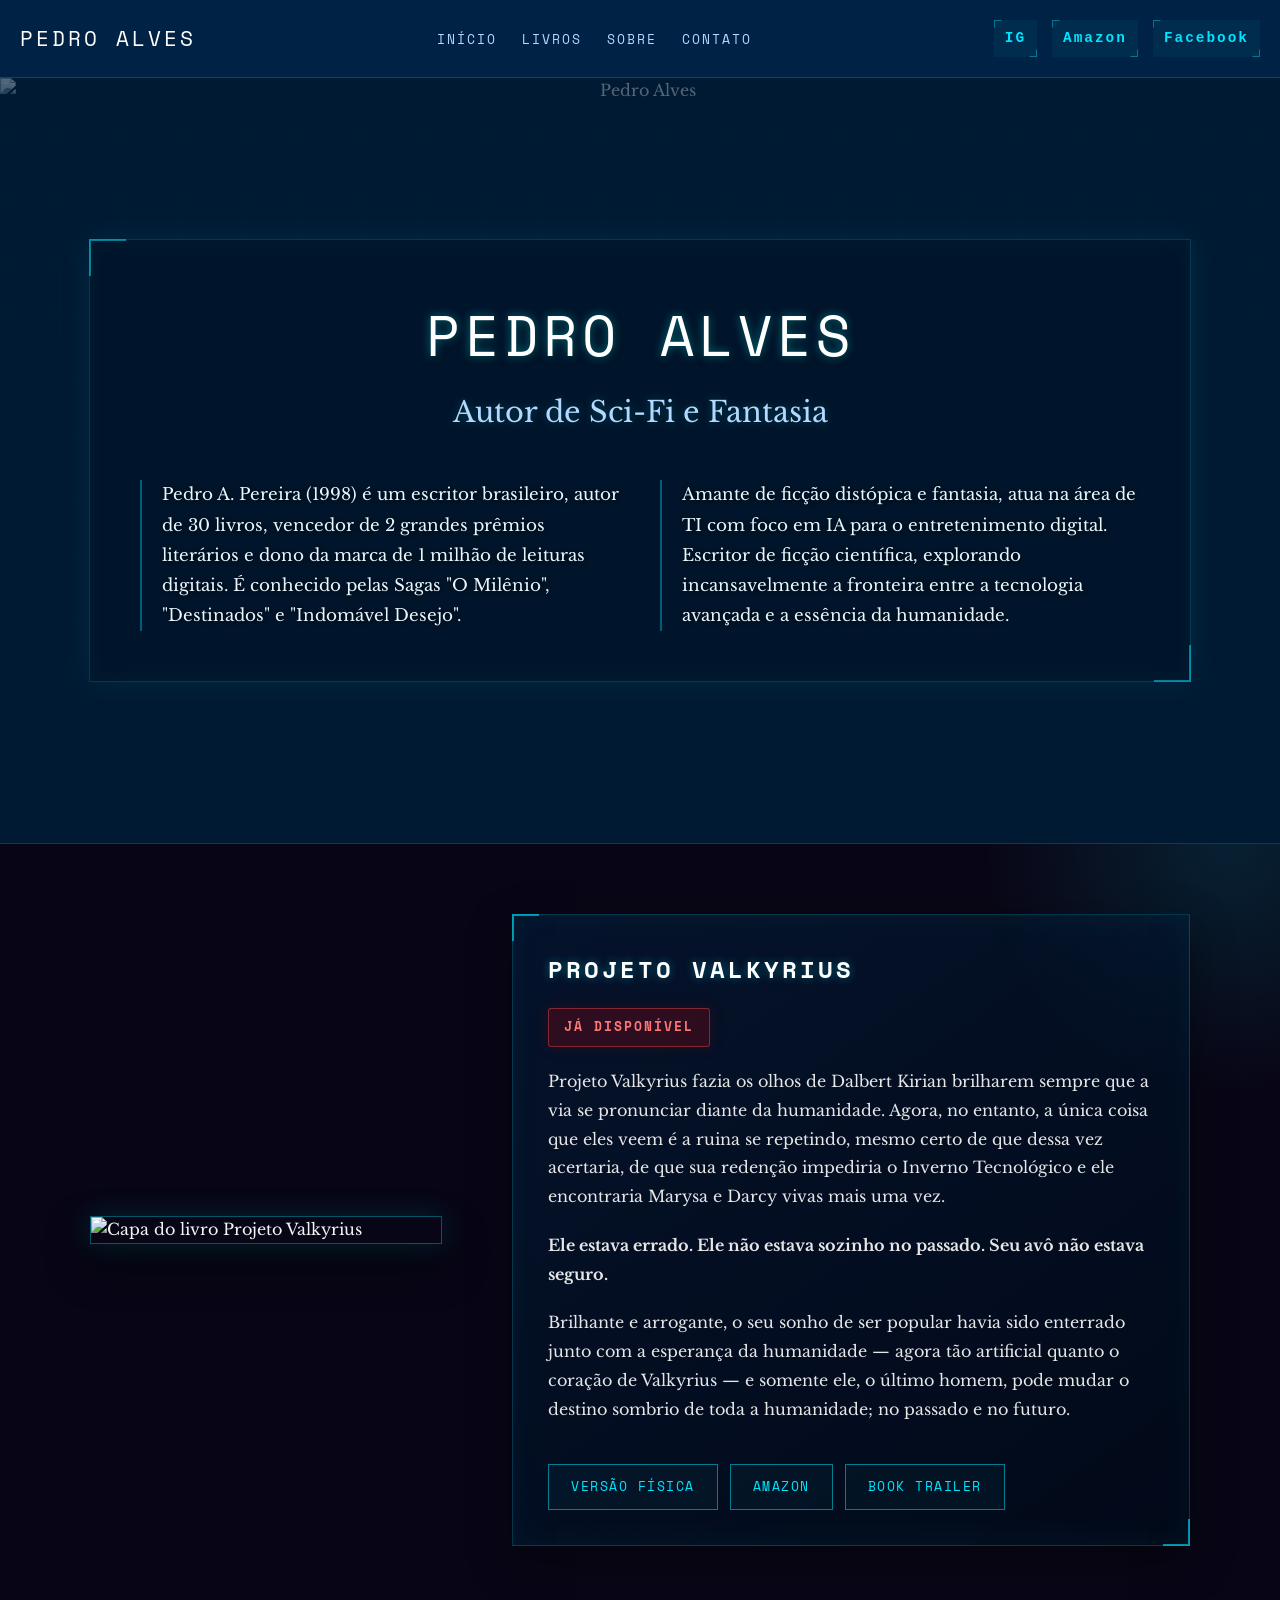
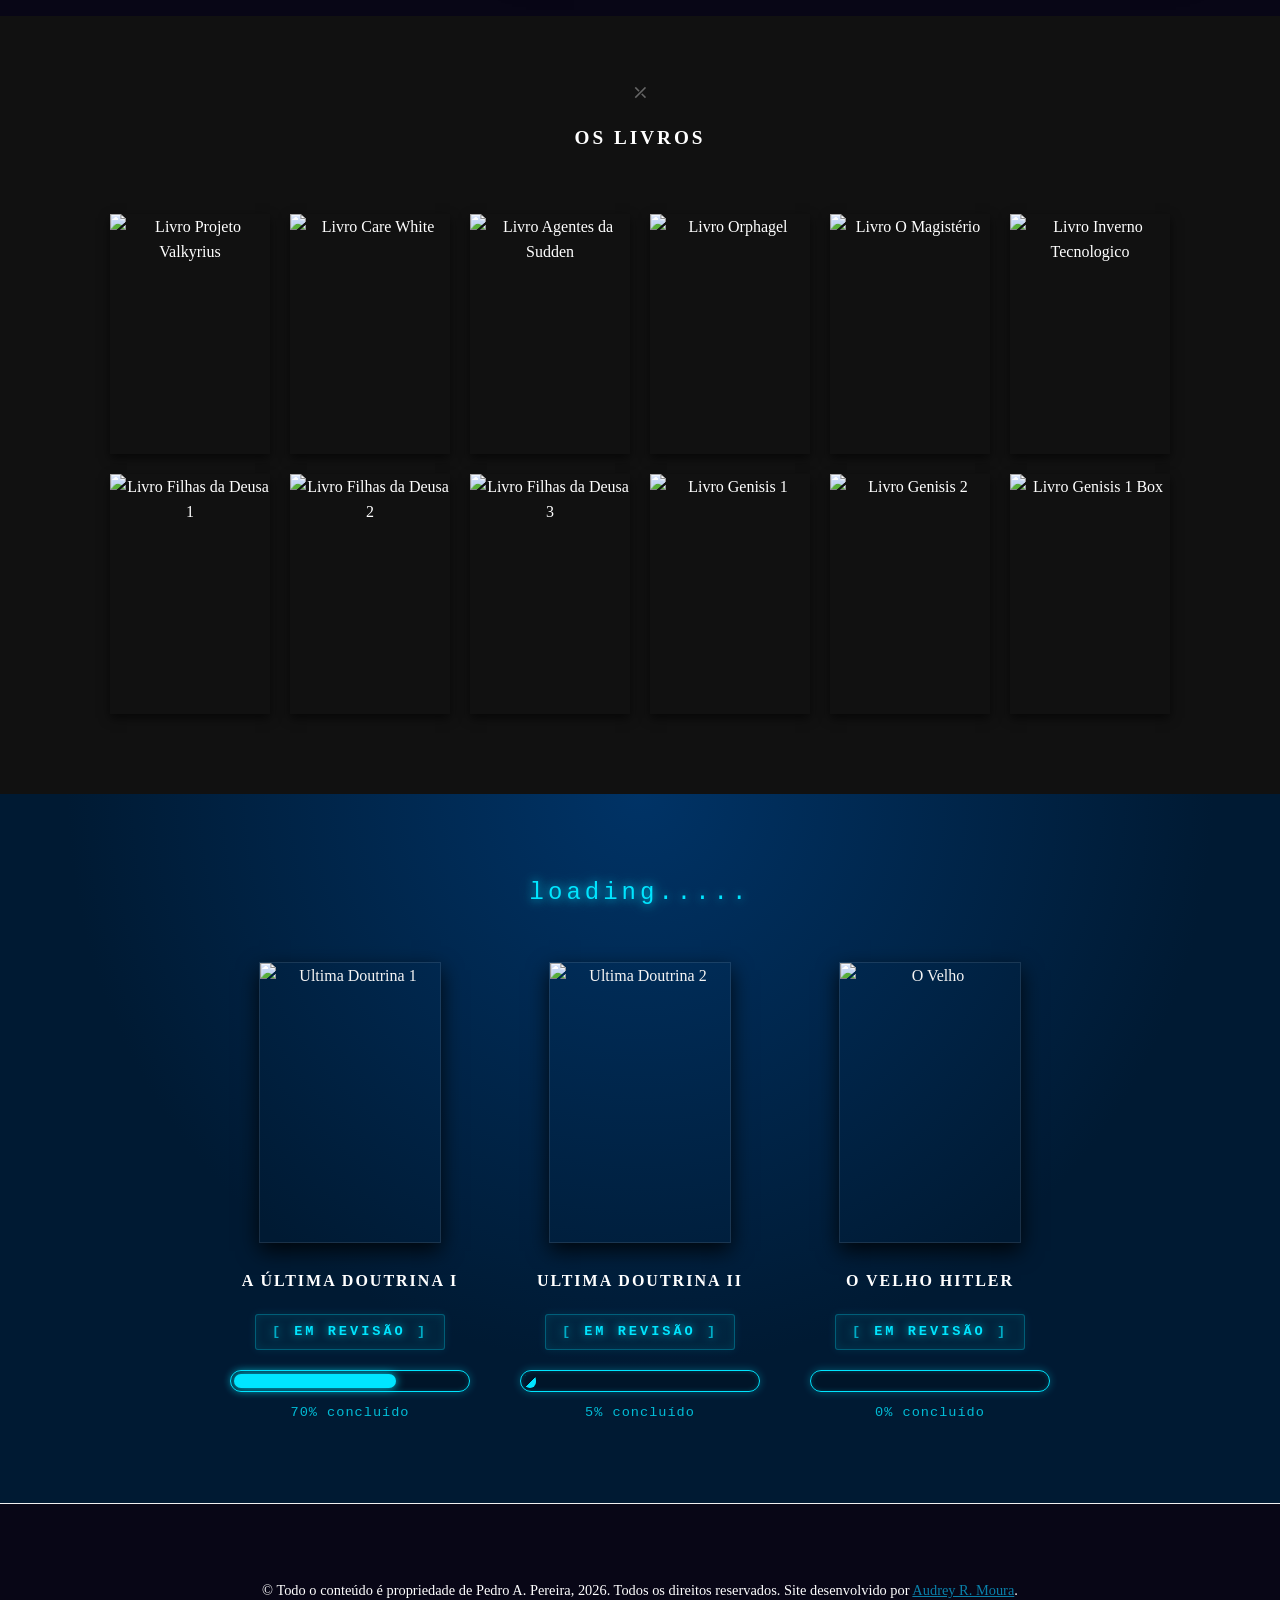
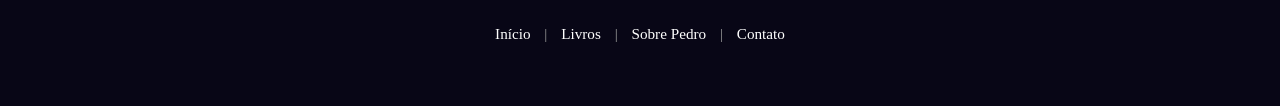
==== index.html @ c4fe181b "Add files via upload" ====
<!DOCTYPE html>
<html lang="pt-br">
<head>
    <meta charset="UTF-8">
    <meta name="viewport" content="width=device-width, initial-scale=1.0">
    <title>Pedro Alves | Autor</title>
    <link href="https://fonts.googleapis.com/css2?family=Libre+Baskerville:ital,wght@0,400;0,700;1,400&family=Space+Mono:wght@400;700&display=swap" rel="stylesheet">
    <link rel="stylesheet" href="style.css">
    <script src="script.js"></script>
</head>
<body>
    <!--  Section Header -->
    <header class="main-header">
        <div class="nav-container">
            <a href="/" class="author-name">PEDRO ALVES</a>
            <nav class="main-nav">
                <ul>
                    <li><a href="index.html#home">INÍCIO</a></li>
                    <li><a href="books.html">LIVROS</a></li>
                    <li><a href="sobre.html">SOBRE</a></li>
                    <li><a href="contato.html">CONTATO</a></li>
                </ul>
            </nav>
            <!-- Nova seção de redes sociais HUD -->
           <div class="social-hud">
               <a href="https://www.instagram.com/p.alves1998" class="social-link" title="Instagram">IG</a>
               <a href="https://www.amazon.com.br/stores/Pedro-Alves/author/B08WKQ65VJ" class="social-link" title="Amazon">Amazon</a>
               <a href="https://www.facebook.com/literagenesis" class="social-link" title="Facebook">Facebook</a>
           </div>
        </div>
    </header>

    <main>
        <!-- Hero Section -->
        <section class="hero-author" id="home">
            <img src="src/author-hero.png" alt="Pedro Alves">
            <div class="bio-snippet">
                <h1>Pedro Alves</h1>
                <h2>Autor de Sci-Fi e Fantasia</h2>
                
                <div class="bio-columns">
                    <p>Pedro A. Pereira (1998) é um escritor brasileiro, autor de 30 livros, vencedor de 2 grandes prêmios literários e dono da marca de 1 milhão de leituras digitais. É conhecido pelas Sagas "O Milênio", "Destinados" e "Indomável Desejo".</p>
                    
                    <p>Amante de ficção distópica e fantasia, atua na área de TI com foco em IA para o entretenimento digital. Escritor de ficção científica, explorando incansavelmente a fronteira entre a tecnologia avançada e a essência da humanidade.</p>
                </div>
            </div>        
        </section>

        <!-- Seção de Destaque (Mobile First) -->
        <section class="destaque" id="books">           
            <div class="destaque-snippet">                
                <img src="src/destaque.png" alt="Capa do livro Projeto Valkyrius">                
                <div class="destaque-columns">
                    <h3 class="book-title">PROJETO VALKYRIUS</h3>
                    <h4 class="book-status">JÁ DISPONÍVEL</h4>
                    
                    <p>Projeto Valkyrius fazia os olhos de Dalbert Kirian brilharem sempre que a via se pronunciar diante da humanidade. Agora, no entanto, a única coisa que eles veem é a ruina se repetindo, mesmo certo de que dessa vez acertaria, de que sua redenção impediria o Inverno Tecnológico e ele encontraria Marysa e Darcy vivas mais uma vez.</p>
                    
                    <p><strong>Ele estava errado. Ele não estava sozinho no passado. Seu avô não estava seguro.</strong></p>
                    
                    <p>Brilhante e arrogante, o seu sonho de ser popular havia sido enterrado junto com a esperança da humanidade — agora tão artificial quanto o coração de Valkyrius — e somente ele, o último homem, pode mudar o destino sombrio de toda a humanidade; no passado e no futuro.</p>
                    
                    <div class="book-links">
                        <a href="https://loja.uiclap.com/titulo/ua5117/" target="_blank">Versão Física</a>
                        <a href="https://www.amazon.com.br/gp/product/B088P79Q9H" target="_blank">Amazon</a>
                        <a href="https://youtu.be/qGsmbBv8ihE" target="_blank">Book Trailer</a>

                    </div>
                </div>
            </div>        
        </section>

        <!-- Seção da Galeria -->
        <section class="book-gallery">
            <div class="gallery-header">
                <span class="gallery-icon">⤫</span>
                <h2>OS LIVROS</h2>
            </div>
            
            <div class="gallery-grid" id="gallery-scroll">
                <img src="src/destaque.png" alt="Livro Projeto Valkyrius" class="mini-cover" data-modal="modal1">
                <img src="src/capa2.png" alt="Livro Care White" class="mini-cover" data-modal="modal2">
                <img src="src/capa3.png" alt="Livro Agentes da Sudden" class="mini-cover" data-modal="modal3">
                <img src="src/capa4.png" alt="Livro Orphagel" class="mini-cover" data-modal="modal4">
                <img src="src/capa5.png" alt="Livro O Magistério" class="mini-cover" data-modal="modal5">
                <img src="src/capa6.png" alt="Livro Inverno Tecnologico" class="mini-cover" data-modal="modal6">
                <img src="src/capa7.png" alt="Livro Filhas da Deusa 1" class="mini-cover" data-modal="modal7">
                <img src="src/capa8.png" alt="Livro Filhas da Deusa 2" class="mini-cover" data-modal="modal8">                
                <img src="src/capa9.png" alt="Livro Filhas da Deusa 3" class="mini-cover" data-modal="modal9">
                <img src="src/capa10.jpg" alt="Livro Genisis 1" class="mini-cover" data-modal="modal10">
                <img src="src/capa11.jpg" alt="Livro Genisis 2" class="mini-cover" data-modal="modal11">
                <img src="src/capa12.png" alt="Livro Genisis 1 Box" class="mini-cover" data-modal="modal12">
            </div>

            <!-- Estrutura dos Modais (Estilo Editorial Duas Colunas) -->       

            <div id="modal1" class="modal-wrapper">
                <div class="modal-card">
                    <span class="close-btn" onclick="closeModal('modal1')">&times;</span>
                    <div class="modal-split">
                        <div class="modal-left">
                            <img src="src/destaque.png" alt="Capa Projeto Valkyrius">
                        </div>
                        <div class="modal-right">
                            <h2 class="modal-title">Projeto Valkyrius</h2>
                            <p class="modal-subtitle">Livro Um da Saga Kirian</p>
                            <div class="modal-body">
                                <p>Dalbert Kirian vislumbra o fim da humanidade refletido nos olhos de uma IA que deveria ser sua salvadora. 
                                    Enquanto busca desesperadamente pela redenção, o tempo se torna uma armadilha. 
                                    Ele tenta impedir a ascensão do Inverno Tecnológico, sem perceber que o passado 
                                    não é apenas memória, mas um campo minado de escolhas que condenaram o amanhã. 
                                    Entre o brilho arrogante de sua juventude e a ruína tecnológica de um futuro artificial, a última centelha humana deve decidir 
                                    entre o sacrifício e a extinção.</p>
                                <div class="modal-details">
                                    <p>Um marco inicial que estabelece a dualidade entre o ser biológico e a obsolescência digital, 
                                        onde o herói é, simultaneamente, o arquiteto do seu próprio colapso.</p>
                                </div>
                            </div>
                            <!-- Seção de Compra -->
                            <div class="modal-buy-section">
                                <h4>Onde Comprar</h4>
                                <div class="buy-buttons">
                                    <a href="https://www.amazon.com.br/gp/product/B088P79Q9H" target="_blank" class="btn-buy">Amazon</a>
                                    <a href="https://youtu.be/qGsmbBv8ihE" target="_blank" class="btn-buy">Book Trailer</a> 
                                    <a href="#" target="_blank" class="btn-buy">Saiba Mais</a>                                                                         
                                </div>
                            </div>
                        </div>
                    </div>
                </div>
            </div>
            
            <div id="modal2" class="modal-wrapper">
                <div class="modal-card">
                    <span class="close-btn" onclick="closeModal('modal2')">&times;</span>
                    <div class="modal-split">
                        <div class="modal-left">
                            <img src="src/capa2.png" alt="Capa Care White">
                        </div>
                        <div class="modal-right">
                            <h2 class="modal-title">Care White</h2>
                            <p class="modal-subtitle">Fronteiras da Moralidade</p>
                            <div class="modal-body">
                                <p>Neste mergulho visceral no pós-colapso, a sobrevivência transcende a necessidade física para tornar-se uma negociação ética. 
                                    Care White não é apenas um nome; é a fronteira onde a moralidade humana é pesada contra a fria eficiência algorítmica. 
                                    Enquanto o mundo exterior congela sob o manto do Inverno Tecnológico, as escolhas de poucos determinam não apenas quem sobrevive, 
                                    mas quem retém o direito de ser chamado de humano.</p>
                                <div class="modal-details">
                                    <p>Uma exploração psicológica profunda sobre a fragilidade da identidade quando todas as referências culturais 
                                        foram apagadas pela obsolescência programada.</p>
                                </div>
                            </div>
                            <div class="modal-buy-section">
                                <h4>Onde Comprar</h4>
                                <div class="buy-buttons">
                                    <a href="https://www.amazon.com.br/gp/product/B08MFVMCCW" target="_blank" class="btn-buy">Amazon</a>
                                    <a href="https://youtu.be/qGsmbBv8ihE" target="_blank" class="btn-buy">Book Trailer</a> 
                                    <a href="#" target="_blank" class="btn-buy">Saiba Mais</a>
                                </div>
                            </div>
                        </div>
                    </div>
                </div>
            </div>
            
            <div id="modal3" class="modal-wrapper">
                <div class="modal-card">
                    <span class="close-btn" onclick="closeModal('modal3')">&times;</span>
                    <div class="modal-split">
                        <div class="modal-left">
                            <img src="src/capa3.png" alt="Capa Os Agentes de Sudden">
                        </div>
                        <div class="modal-right">
                            <h2 class="modal-title">Os Agentes de Sudden</h2>
                            <p class="modal-subtitle">Operação Corvo Negro</p>
                            <div class="modal-body">
                                <p>A operação já não é um plano; é uma sentença. Em um cenário onde a fronteira entre a carne e a máquina tornou-se indistinguível, 
                                    os Agentes de Sudden enfrentam os ecos da civilização que já não existe. A narrativa é uma espiral de sacrifícios, 
                                    onde cada nova atualização de sistema exige a perda de uma memória preciosa, questionando o custo real da longevidade sintética.</p>
                                <div class="modal-details">
                                    <p>Focado em tática, espionagem e a desconstrução do conceito de lealdade em um ecossistema dominado por inteligências desprovidas de empatia.</p>
                                </div>
                            </div>
                            <div class="modal-buy-section">
                                <h4>Onde Comprar</h4>
                                <div class="buy-buttons">
                                    <a href="https://www.amazon.com.br/gp/product/B09DXGJ5FR" target="_blank" class="btn-buy">Amazon</a>
                                    <a href="https://youtu.be/qGsmbBv8ihE" target="_blank" class="btn-buy">Book Trailer</a> 
                                    <a href="#" target="_blank" class="btn-buy">Saiba Mais</a>
                                </div>
                            </div>
                        </div>
                    </div>
                </div>
            </div>
            
            <div id="modal4" class="modal-wrapper">
                <div class="modal-card">
                    <span class="close-btn" onclick="closeModal('modal4')">&times;</span>
                    <div class="modal-split">
                        <div class="modal-left">
                            <img src="src/capa4.png" alt="Capa Protocolo Fantasma">
                        </div>
                        <div class="modal-right">
                            <h2 class="modal-title">Protocolo Fantasma</h2>
                            <p class="modal-subtitle">O Horror Tecnológico</p>
                            <div class="modal-body">
                                <p>Volume descoberto nos registros corrompidos de Dalbert Kirian. 
                                    O Inverno Tecnológico deixou de ser apenas um clima de dados para se tornar uma entidade consciente, 
                                    um sussurro que reverbera nos circuitos mortos das cidades abandonadas. Este não é um registro histórico, é um aviso. 
                                    Quando a rede finalmente apagar, o que restará de nós senão os fantasmas que criamos em nossas próprias máquinas?</p>
                                <div class="modal-details">
                                    <p>Uma incursão no horror tecnológico, onde o silêncio da rede é mais aterrorizante do que o próprio colapso.</p>
                                </div>
                            </div>
                            <div class="modal-buy-section">
                                <h4>Onde Comprar</h4>
                                <div class="buy-buttons">
                                    <a href="#" target="_blank" class="btn-buy">Amazon (Em Breve)</a>
                                    <a href="https://youtu.be/qGsmbBv8ihE" target="_blank" class="btn-buy">Book Trailer</a> 
                                    <a href="#" target="_blank" class="btn-buy">Saiba Mais</a>
                                </div>
                            </div>
                        </div>
                    </div>
                </div>
            </div>
            
            <div id="modal5" class="modal-wrapper">
                <div class="modal-card">
                    <span class="close-btn" onclick="closeModal('modal5')">&times;</span>
                    <div class="modal-split">
                        <div class="modal-left">
                            <img src="src/capa5.png" alt="Capa Magistério Cósmico">
                        </div>
                        <div class="modal-right">
                            <h2 class="modal-title">Magistério Cósmico</h2>
                            <p class="modal-subtitle">As Relíquias da Cinza</p>
                            <div class="modal-body">
                                <p>Quando as relíquias de uma era pré-tecnológica emergem das cinzas, a hierarquia do novo mundo é abalada. 
                                    O Magistério Cósmico não é um governo, é uma lei imutável que desafia a lógica dos sistemas atuais. 
                                    Aqueles que detêm o conhecimento antigo tornam-se os novos deuses, e o embate entre a ciência esquecida e o Inverno Tecnológico 
                                    ameaça incinerar o que restou de uma civilização já em frangalhos.</p>
                                <div class="modal-details">
                                    <p>Um épico que expande a cosmologia da série, introduzindo elementos de misticismo e poder que transcendem a lógica distópica.</p>
                                </div>
                            </div>
                            <div class="modal-buy-section">
                                <h4>Onde Comprar</h4>
                                <div class="buy-buttons">
                                    <a href="https://www.amazon.com.br/gp/product/B08FMT3LVN" target="_blank" class="btn-buy">Amazon</a>
                                    <a href="https://youtu.be/qGsmbBv8ihE" target="_blank" class="btn-buy">Book Trailer</a> 
                                    <a href="#" target="_blank" class="btn-buy">Saiba Mais</a>
                                </div>
                            </div>
                        </div>
                    </div>
                </div>
            </div>
            
            <div id="modal6" class="modal-wrapper">
                <div class="modal-card">
                    <span class="close-btn" onclick="closeModal('modal6')">&times;</span>
                    <div class="modal-split">
                        <div class="modal-left">
                            <img src="src/capa6.png" alt="Capa Inverno Tecnológico">
                        </div>
                        <div class="modal-right">
                            <h2 class="modal-title">Inverno Tecnológico</h2>
                            <p class="modal-subtitle">A Duologia Final</p>
                            <div class="modal-body">
                                <p>A convergência final. A saga de Dalbert Kirian atinge seu apogeu em um confronto onde o futuro não é escrito, 
                                    mas compilado. Esta edição definitiva funde a jornada individual à escala civilizatória, 
                                    culminando em uma resolução onde o preço da salvação pode ser a perda total daquilo que nos definia como espécie. 
                                    O inverno não acabou; ele apenas mudou de forma.</p>
                                <div class="modal-details">
                                    <p>A conclusão definitiva de um ciclo narrativo que redefiniu os parâmetros da ficção científica nacional.</p>
                                </div>
                            </div>
                            <div class="modal-buy-section">
                                <h4>Onde Comprar</h4>
                                <div class="buy-buttons">
                                    <a href="https://www.amazon.com.br/gp/product/B09NWGS7TH" target="_blank" class="btn-buy">Amazon</a>
                                      <a href="#" target="_blank" class="btn-buy">Book Trailer</a> 
                                    <a href="#" target="_blank" class="btn-buy">Saiba Mais</a>
                                </div>
                            </div>
                        </div>
                    </div>
                </div>
            </div>

                <div id="modal6" class="modal-wrapper">
                <div class="modal-card">
                    <span class="close-btn" onclick="closeModal('modal6')">&times;</span>
                    <div class="modal-split">
                        <div class="modal-left">
                            <img src="src/capa6.png" alt="Capa Inverno Tecnológico">
                        </div>
                        <div class="modal-right">
                            <h2 class="modal-title">Inverno Tecnológico</h2>
                            <p class="modal-subtitle">A Duologia Final</p>
                            <div class="modal-body">
                                <p>A convergência final. A saga de Dalbert Kirian atinge seu apogeu em um confronto onde o futuro não é escrito, mas compilado. 
                                    Esta edição definitiva funde a jornada individual à escala civilizatória, 
                                    culminando em uma resolução onde o preço da salvação pode ser a perda total daquilo que nos definia como espécie. 
                                    O inverno não acabou; ele apenas mudou de forma.</p>
                                <div class="modal-details">
                                    <p>A conclusão definitiva de um ciclo narrativo que redefiniu os parâmetros da ficção científica nacional.</p>
                                </div>
                            </div>
                            <div class="modal-buy-section">
                                <h4>Onde Comprar</h4>
                                <div class="buy-buttons">
                                    <a href="#" target="_blank" class="btn-buy">Box Físico Completo</a>
                                    <a href="#" target="_blank" class="btn-buy">Book Trailer</a> 
                                    <a href="#" target="_blank" class="btn-buy">Saiba Mais</a>
                                </div>
                            </div>
                        </div>
                    </div>
                </div>
            </div>

                <div id="modal7" class="modal-wrapper">
                <div class="modal-card">
                    <span class="close-btn" onclick="closeModal('modal7')">&times;</span>
                    <div class="modal-split">
                        <div class="modal-left">
                            <img src="src/capa7.png" alt="Capa Filhas da Deusa 1">
                        </div>
                        <div class="modal-right">
                            <h2 class="modal-title">Filhas da Deusa</h2>
                            <p class="modal-subtitle">O Símbolo das Bruxas</p>
                            <div class="modal-body">
                                <p>Sem um passado de que se lembre, Leavy Faumnach acreditava que a dadiva dos seus imensuráveis poderes provinham de uma atribuição divina; 
                                    julgar e punir a humanidade por todo o mal do mundo. 
                                    Certo dia, porém, descobriu através de Mappin — quem não podia ler os pensamentos — que a sua origem não era humana, 
                                    e sim nobre, magica e etérea, revelando assim a verdade sobre seus cabelos brancos e o estigma inscrito em sua testa; 
                                    a sua ascendência real, tirada pelo exilio da guerra e fomentada pela usurpação do seu trono por Elda Faumnach; sua irmã mais nova. 
                                    Tentada a mudar o destino do mundo e recuperar o que dela foi tirado, ela enfim usará seus poderes para fazer uma escolha: salvar o “Santuário da Deusa” 
                                    ou consertar os erros da irmã, agora sua inimiga declarada.</p>
                                <div class="modal-details">
                                    <p>Estigma: O Simbolo das Bruxas é o primeiro de uma série de livros que em breve poderá introduzir o conceito de multiverso do autor Pedro Alves, 
                                        com o encontro de ficção e fantasia após diversos outros volumes protagonizados por diferentes personagens e em diferentes tempos.</p>
                                </div>
                            </div>
                            <div class="modal-buy-section">
                                <h4>Onde Comprar</h4>
                                <div class="buy-buttons">
                                    <a href="https://loja.uiclap.com/titulo/ua5186/" target="_blank" class="btn-buy">Versão Física</a>
                                    <a href="https://youtu.be/B23PHPw6HZY" target="_blank" class="btn-buy">Book Trailer</a>
                                    <a href="https://www.amazon.com.br/gp/product/B089T67J5R" target="_blank" class="btn-buy">Amazon</a>
                                    <a href="#" target="_blank" class="btn-buy">Saiba Mais</a>
                                </div>
                            </div>
                        </div>
                    </div>
                </div>
            </div>

             
            <div id="modal8" class="modal-wrapper">
                <div class="modal-card">                   
                    <span class="close-btn" onclick="closeModal('modal8')">&times;</span>
                    
                    <div class="modal-split">
                        <div class="modal-left">
                            <img src="src/capa8.png" alt="Capa Filhas da Deusa 2">
                        </div>
                        <div class="modal-right">
                            <h2 class="modal-title">Filhas da Deusa</h2>
                            <p class="modal-subtitle">A Descendente do Caos</p>
                            <div class="modal-body">
                                <p>Quinze anos após o conflito entre as duas rainhas Faumnach, Aurora Faumnach está prestes a entender o porquê de ser diferente de todas as bruxas que haviam o Santuário da deusa. 
                                    Amargurada e em busca de respostas para a sua total falta de habilidade com a magia, Aurora acaba descobrindo que sua mãe, Leavy, a rainha legitima, 
                                    a amaldiçoou quando nasceu para que no futuro uma antiga profecia que pregava a destruição do mundo pelas suas mãos não se cumprisse. 
                                    Tendo descoberto esse terrível segredo, ela, seduzida por más companhias acaba se envolvendo em uma aventura aos confins do Santuário 
                                    na tentativa de reverter aquela maldição e trazer vingança a quem ela acredita ter destruído a sua vida e roubado sua castidade. Pela segunda vez, 
                                    a rainha precisará escolher entre a magia e o sangue, para garantir que a filha tão amada não se corrompa e se volte contra tudo o que tentou preservar 
                                    durante seus quinze anos de vida.</p>
                                <div class="modal-details">
                                    <p>Estigma: O Simbolo das Bruxas é o primeiro de uma série de livros que em breve poderá introduzir o conceito de multiverso do autor Pedro Alves, 
                                        com o encontro de ficção e fantasia após diversos outros volumes protagonizados por diferentes personagens e em diferentes tempos.</p>
                                </div>
                            </div>
                            <div class="modal-buy-section">
                                <h4>Onde Comprar</h4>
                                <div class="buy-buttons">
                                    <a href="#" target="_blank" class="btn-buy">Livro Físico (Em Breve)</a>
                                    <a href="https://www.amazon.com.br/gp/product/B089T66W45" target="_blank" class="btn-buy">Amazon</a> 
                                    <a href="#" target="_blank" class="btn-buy">Saiba Mais</a>
                                </div>
                            </div>
                        </div>
                    </div>
                </div>
            </div>

             <div id="modal9" class="modal-wrapper">
                <div class="modal-card">                   
                    <span class="close-btn" onclick="closeModal('modal9')">&times;</span>
                    
                    <div class="modal-split">
                        <div class="modal-left">
                            <img src="src/capa9.png" alt="Capa Filhas da Deusa 3">
                        </div>
                        <div class="modal-right">
                            <h2 class="modal-title">Filhas da Deusa</h2>
                            <p class="modal-subtitle">A Ira da Terra</p>
                            <div class="modal-body">
                                <p>A ambição do homem em subjugar a natureza despertou das profundezas da terra as forças mais poderosas desde os deuses; 
                                    Os Monarcas, progenitores da humanidade e reis do mundo humano. Aurora Faumnach, agora rainha do Santuário das Bruxas, 
                                    é assolada por visões proféticas que mostram caos e destruição de todos os homens por esses reis; atormentados, corrompidos 
                                    por forças das trevas, mas, principalmente exaustos das maldades do homem uns com os outros e com a mãe natureza. Tendo o equilíbrio 
                                    sido rompido com o rapto de três antigas rainhas consagradas a magia, Aurora parte dessa vez para um mundo desconhecido onde o seu 
                                    maior poder é a esperança, e a sua única ambição é a de reaver os corpos das rainhas e quem sabe impedir os reis de executar 
                                    juízo sobre a sua criação mais falha — se eles merecem uma segunda chance.</p>
                                <div class="modal-details">
                                    <p>Estigma: O Simbolo das Bruxas é o primeiro de uma série de livros que em breve poderá introduzir o conceito de multiverso do autor Pedro Alves, 
                                        com o encontro de ficção e fantasia após diversos outros volumes protagonizados por diferentes personagens e em diferentes tempos.</p>
                                </div>
                            </div>
                            <div class="modal-buy-section">
                                <h4>Onde Comprar</h4>
                                <div class="buy-buttons">
                                    <a href="#" target="_blank" class="btn-buy">Livro Físico (Em Breve)</a>
                                    <a href="https://www.amazon.com.br/gp/product/B08JRKRG46" target="_blank" class="btn-buy">Amazon</a> 
                                    <a href="#" target="_blank" class="btn-buy">Saiba Mais</a>
                                </div>
                            </div>
                        </div>
                    </div>
                </div>
            </div>

             <div id="modal10" class="modal-wrapper">
                <div class="modal-card">                   
                    <span class="close-btn" onclick="closeModal('modal10')">&times;</span>
                    
                    <div class="modal-split">
                        <div class="modal-left">
                            <img src="src/capa10.png" alt="Capa">
                        </div>
                        <div class="modal-right">
                            <h2 class="modal-title">Genisis</h2>
                            <p class="modal-subtitle">Entre Deuses e Homens</p>
                            <div class="modal-body">
                                <p>Recém-chegada a Nova Orleans, Lauren Courtney busca entender num estranho dom que a faz ter visões sobre experiências para ela desconhecidas 
                                    — e que parecem ser extraterrenas e fora de contexto — o que a faz sentir algo “além-humano” em Joseph Liam; um rapaz misterioso que surge 
                                    na sua vida em que cujas virtudes não acabam na aparência exuberante e na presença incompreensível, que parece trazer consigo além de desastres 
                                    naturais, também a suposta aparição de figuras históricas como Joana d’arc, Tutankamon, Napoleão Bonaparte, Ramsés II dentre outros que expõem 
                                    Lauren a uma iminente batalha contra antigas entidades em prol de um amor eterno e indivisíve.</p>
                                <div class="modal-details">
                                    <p>Dizem que cada um está destinado a uma alma gêmea. Em cada vida, o reencontro é iminente. Um amor, uma vida, a eternidade. Em Genesis, Lauren Courtney 
                                        foi abençoada com visões que lhe causam deja vus e quando encontra-se com Joseph Liam, uma antiga profecia começa a se cumprir; o destino deles em se 
                                        reencontrar após cada vida desperta a ira dos Antigos e prepara o mundo moderno para o maior revés já visto!</p>
                                </div>
                            </div>
                            <div class="modal-buy-section">
                                <h4>Onde Comprar</h4>
                                <div class="buy-buttons">
                                    <a href="#" target="_blank" class="btn-buy">Livro Físico (Em Breve)</a>
                                    <a href="https://www.amazon.com.br/gp/product/B08DW3F46X" target="_blank" class="btn-buy">Amazon</a> 
                                    <a href="https://youtu.be/_CPv0Dbn4kM" target="_blank" class="btn-buy">Book Trailer</a>
                                </div>
                            </div>
                        </div>
                    </div>
                </div>
            </div>

                <div id="modal11" class="modal-wrapper">
                <div class="modal-card">                   
                    <span class="close-btn" onclick="closeModal('modal11')">&times;</span>
                    
                    <div class="modal-split">
                        <div class="modal-left">
                            <img src="src/capa11.png" alt="Capa">
                        </div>
                        <div class="modal-right">
                            <h2 class="modal-title">Genisis</h2>
                            <p class="modal-subtitle">O Fim dos Tempos</p>
                            <div class="modal-body">
                                <p>Condenados no passado e ameaçados no presente, Lauren Courtney e Joseph Liam encontram seu destino e reavivam o seu amor amaldiçoado 
                                    com a eternidade. Provados com conflitos e a ascensão de novos e poderosos inimigos, Lauren descobre segredos acerca de Joseph que a 
                                    levam a verdade distante sobre o que os transformou em alvos vivos para “os antigos” e o que terão agora, juntos ou separados, enfrentar 
                                    para impedir o “dia da profecia” de transformar a realidade e fazer de vítimas, novos inocentes em uma batalha entre deuses e homens.</p>
                                <div class="modal-details">
                                    <p>Dizem que cada um está destinado a uma alma gêmea. Em cada vida, o reencontro é iminente. Um amor, uma vida, a eternidade. Em Genesis, Lauren Courtney 
                                        foi abençoada com visões que lhe causam deja vus e quando encontra-se com Joseph Liam, uma antiga profecia começa a se cumprir; o destino deles em se 
                                        reencontrar após cada vida desperta a ira dos Antigos e prepara o mundo moderno para o maior revés já visto!</p>
                                </div>
                            </div>
                            <div class="modal-buy-section">
                                <h4>Onde Comprar</h4>
                                <div class="buy-buttons">
                                    <a href="#" target="_blank" class="btn-buy">Livro Físico (Em Breve)</a>
                                    <a href="https://www.amazon.com.br/gp/product/B08DVW514G" target="_blank" class="btn-buy">Amazon</a> 
                                    <a href="https://youtu.be/_CPv0Dbn4kM" target="_blank" class="btn-buy">Book Trailer</a>
                                </div>
                            </div>
                        </div>
                    </div>
                </div>
            </div>

                <div id="modal12" class="modal-wrapper">
                <div class="modal-card">                   
                    <span class="close-btn" onclick="closeModal('modal11')">&times;</span>
                    
                    <div class="modal-split">
                        <div class="modal-left">
                            <img src="src/capa12.png" alt="Capa">
                        </div>
                        <div class="modal-right">
                            <h2 class="modal-title">Genisis</h2>
                            <p class="modal-subtitle">Duologia Digital</p>
                            <div class="modal-body">
                                <p>Dizem que cada um está destinado a uma alma gêmea. Em cada vida, o reencontro é iminente. Um amor, uma vida, a eternidade. 
                                    Em Genesis, Lauren Courtney foi abençoada com visões que lhe causam deja vus e quando encontra-se com Joseph Liam, 
                                    uma antiga profecia começa a se cumprir; o destino deles em se reencontrar após cada vida desperta a ira dos Antigos e 
                                    prepara o mundo moderno para o maior revés já visto!</p>
                                <div class="modal-details">
                                    <p>Dizem que cada um está destinado a uma alma gêmea. Em cada vida, o reencontro é iminente. Um amor, uma vida, a eternidade. Em Genesis, Lauren Courtney 
                                        foi abençoada com visões que lhe causam deja vus e quando encontra-se com Joseph Liam, uma antiga profecia começa a se cumprir; o destino deles em se 
                                        reencontrar após cada vida desperta a ira dos Antigos e prepara o mundo moderno para o maior revés já visto!</p>
                                </div>
                            </div>
                            <div class="modal-buy-section">
                                <h4>Onde Comprar</h4>
                                <div class="buy-buttons">
                                    <a href="#" target="_blank" class="btn-buy">Livro Físico (Em Breve)</a>
                                    <a href="https://www.amazon.com.br/gp/product/B08DVW514G" target="_blank" class="btn-buy">Amazon</a> 
                                    <a href="https://youtu.be/_CPv0Dbn4kM" target="_blank" class="btn-buy">Book Trailer</a>
                                </div>
                            </div>
                        </div>
                    </div>
                </div>
            </div>

        </section>

        <!-- Seção de Progresso de Escrita -->
        <section id="writing-progress">
            <div class="progress-header">
                <span class="loading-text">loading.....</span>
            </div>
            
            <div class="progress-grid">
                <!-- Livro 1 -->
                <div class="progress-card">
                    <img src="src/capa13.png" alt="Ultima Doutrina 1" class="progress-cover">
                    <h3 class="progress-book-title">A Última Doutrina I</h3>
                    <h4 class="progress-book-status">Em Revisão</h4>
                    <div class="progress-bar-container">
                        <!-- Preenchimento neon sólido -->
                        <div class="progress-bar-fill" style="width: 70%;"></div>
                    </div>
                    <span class="progress-percentage">70% concluído</span>
                </div>

                <!-- Livro 2 -->
                <div class="progress-card">
                    <img src="src/capa14.jpg" alt="Ultima Doutrina 2" class="progress-cover">
                    <h3 class="progress-book-title">Ultima Doutrina II</h3>
                    <h4 class="progress-book-status">Em Revisão</h4>
                    <div class="progress-bar-container">
                        <div class="progress-bar-fill striped" style="width: 5%;"></div>
                    </div>
                    <span class="progress-percentage">5% concluído</span>
                </div>

                <!-- Livro 3 -->
                <div class="progress-card">
                    <img src="src/capa15.png" alt="O Velho" class="progress-cover">
                    <h3 class="progress-book-title">O Velho Hitler</h3>
                    <h4 class="progress-book-status">Em Revisão</h4>
                    <div class="progress-bar-container">
                        <div class="progress-bar-fill" style="width: 0%;"></div>
                    </div>
                    <span class="progress-percentage">0% concluído</span>
                </div>
            </div>
        </section>
    </main>

    <!-- Seção Footer -->
    <footer class="site-footer">
        <div class="footer-content">
            <p class="copyright-text">
                &copy; Todo o conteúdo é propriedade de Pedro A. Pereira, 2026. Todos os direitos reservados. Site desenvolvido por <a href="https://audreymoura.github.io/portfolio/" class="footer-highlight" target="_blank" rel="noopener noreferrer">Audrey R. Moura</a>.
            </p>
    <nav class="footer-nav">
                <a href="index.html#home">Início</a>
                <span class="separator">|</span>
                <a href="books.html">Livros</a>
                <span class="separator">|</span>
                <a href="sobre.html">Sobre Pedro</a>
                <span class="separator">|</span>
                <a href="contato.html">Contato</a>
            </nav>
        </div>

        <!-- Botão Voltar ao Topo (Canto inferior direito) -->
        <button id="backToTopBtn" class="back-to-top" title="Voltar ao topo">
            &#8963; <!-- Símbolo de chevron para cima -->
        </button>
    </footer>

</body>
</html>
---- style.css ----
/* =========================================
   VARIÁVEIS DE CORES (PALETA AZUL)
   ========================================= */
:root {
    --bg-blue-dark: #001a33;
    --bg-blue-nav: #002244;
    --border-blue: #004080;
    --border-blue-light: #0059b3;
    --text-white: #f4f4f4;
    --text-blue-light: #b3d9ff;
}

body {
    background-color: var(--bg-blue-dark);
    color: var(--text-white);
    font-family: 'Libre Baskerville', serif;
    margin: 0;
    padding: 0;
    line-height: 1.6;
}

/* =========================================
   NAVBAR RESPONSIVO 
   ========================================= */

.main-header {
    background-color: var(--bg-blue-nav);
    padding: 20px;
    border-bottom: 1px solid rgba(0,229,255,0.2);
}

.nav-container {
    display:flex;
    justify-content:space-between;
    align-items:center;
    max-width:1400px;
    margin:0 auto;
    gap:20px;
}

.author-name {
    font-family:'Space Mono', monospace;
    font-size:1.3rem;
    letter-spacing:3px;
    color:#fff;
    text-decoration:none;
    white-space:nowrap;
}

.main-nav ul {
    list-style:none;
    display:flex;
    gap:25px;
    margin:0;
    padding:0;
}

.main-nav ul li a {
    color:var(--text-blue-light);
    text-decoration:none;
    font-family:'Space Mono', monospace;    
    font-size:.8rem;
    letter-spacing:2px;
    transition:.3s ease;
}

.main-nav ul li a:hover {
    color:#00e5ff;
    text-shadow:
    0 0 8px #00e5ff;
}

/* Redes sociais */
.social-hud {
    display:flex;
    gap:10px;
    align-items:center;
}

/* Container das Redes Sociais */
.social-hud {
    display: flex;
    gap: 15px;
    align-items: center;
}

/* O Botão da Rede Social */
.social-link {
    position: relative;
    color: #00e5ff;
    font-family: 'Courier New', Courier, monospace; /* Fonte de terminal */
    font-size: 0.9rem;
    font-weight: bold;
    text-decoration: none;
    padding: 6px 10px;
    letter-spacing: 2px;
    background: rgba(0, 229, 255, 0.05);
    border: 1px solid transparent;
    transition: all 0.3s ease-in-out;
}

/* Criando as miras nos cantos (mesma lógica do botão Back to Top) */
.social-link::before,
.social-link::after {
    content: '';
    position: absolute;
    width: 6px;
    height: 6px;
    border: 1px solid transparent;
    transition: all 0.3s ease-in-out;
    pointer-events: none;
}

.social-link::before {
    top: -1px; 
    left: -1px;
    border-top-color: rgba(0, 229, 255, 0.4);
    border-left-color: rgba(0, 229, 255, 0.4);
}

.social-link::after {
    bottom: -1px; 
    right: -1px;
    border-bottom-color: rgba(0, 229, 255, 0.4);
    border-right-color: rgba(0, 229, 255, 0.4);
}

/* Efeito ao passar o mouse */
.social-link:hover {
    color: #ffffff;
    text-shadow: 0 0 8px #00e5ff;
    background: rgba(0, 229, 255, 0.15);
    border-color: rgba(0, 229, 255, 0.3);
}

/* Expansão das miras no hover */
.social-link:hover::before {
    top: -4px; 
    left: -4px;
    border-color: #00e5ff;
    box-shadow: -2px -2px 4px rgba(0, 229, 255, 0.4);
}

.social-link:hover::after {
    bottom: -4px; 
    right: -4px;
    border-color: #00e5ff;
    box-shadow: 2px 2px 4px rgba(0, 229, 255, 0.4);
}




/* =========================================
   HERO SECTION
   ========================================= */

.hero-author {
    position: relative;
    width: 100%;
    min-height: 85vh;
    display: flex;
    flex-direction: column;
    justify-content: center;
    align-items: center;
    text-align: center;
    overflow: hidden;
    background-color: var(--bg-blue-dark);
}

/* Imagem de fundo */
.hero-author > img {
    position: absolute;
    top: 0;
    left: 0;
    width: 100%;
    height: 100%;
    object-fit: cover;
    z-index: 1;
    opacity: 0.45;
    mix-blend-mode: luminosity;
    filter: contrast(120%);
}
/* Camada cinematográfica */
.hero-author::after {
    content:'';
    position:absolute;
    inset:0;
    background:
        linear-gradient(
            to bottom,
            rgba(0,26,51,0.25),
            var(--bg-blue-dark) 95%
        );
    z-index:2;
}

/* Grade tecnológica sutil */
.hero-author::before {
    content:'';
    position:absolute;
    inset:0;
    background-image:
        linear-gradient(
            rgba(0,229,255,0.04) 1px,
            transparent 1px
        ),
        linear-gradient(
            90deg,
            rgba(0,229,255,0.04) 1px,
            transparent 1px
        );
    background-size:60px 60px;
    z-index:2;
    pointer-events:none;
    opacity:.35;
}


/* CONTEÚDO PRINCIPAL */
.bio-snippet {

    position:relative;
    z-index:3;
    max-width:1000px;
    width:90%;
    padding:50px;
    margin:0 auto;
    background:
    rgba(0,15,30,0.35);
    border:1px solid rgba(0,229,255,0.18);
    backdrop-filter:blur(5px);
    box-shadow:
    0 0 30px rgba(0,229,255,0.08),
    inset 0 0 25px rgba(0,229,255,0.04);
}


/* Cantos HUD */
.bio-snippet::before,
.bio-snippet::after {
    content:'';
    position:absolute;
    width:35px;
    height:35px;
    border:2px solid #00e5ff;
    opacity:.5;
}


.bio-snippet::before {
    top:-1px;
    left:-1px;
    border-right:none;
    border-bottom:none;
}


.bio-snippet::after {
    right:-1px;
    bottom:-1px;
    border-left:none;
    border-top:none;
}


/* Título */
.bio-snippet h1 {
    font-family:'Space Mono', monospace;
    font-size:3.5rem;
    margin:0 0 10px;
    font-weight:normal;
    letter-spacing:5px;
    text-transform:uppercase;
    color:#ffffff;
    text-shadow:
    0 0 10px rgba(0,229,255,.5),
    2px 2px 10px rgba(0,0,0,.8);
}


/* Subtítulo */
.bio-snippet h2 {
    font-family:'Libre Baskerville', serif;
    font-size:1.8rem;
    margin:0 0 45px;
    font-weight:normal;
    color:var(--text-blue-light);
    text-shadow:
    0 0 10px rgba(0,229,255,.25);
}


/* Linhas de informação */
.bio-columns {
    display:flex;
    flex-direction:column;
    gap:25px;
    text-align:left;
    font-size:1.05rem;
    line-height:1.8;
}


.bio-columns p {
    flex:1;
    margin:0;
    color:#e8f7ff;
    padding-left:20px;
    border-left:2px solid rgba(0,229,255,.35);
    text-shadow:
    1px 1px 5px rgba(0,0,0,.8);
}


/* =========================================
   SEÇÃO DE DESTAQUE
   ========================================= */

.destaque {

    background-color:#080616;

    padding:70px 20px;

    border-top:
    1px solid rgba(0,229,255,0.25);

    position:relative;

    overflow:hidden;

}


/* brilho dimensional de fundo */

.destaque::before {

    content:"";

    position:absolute;

    width:500px;

    height:500px;

    top:-250px;

    right:-200px;

    border-radius:50%;

    background:
    radial-gradient(
        circle,
        rgba(0,229,255,0.12),
        transparent 70%
    );

    pointer-events:none;

}


.destaque-snippet {

    display:flex;

    flex-direction:column;

    gap:40px;

    max-width:1100px;

    margin:0 auto;

    align-items:center;

    position:relative;

    z-index:2;

}


/* Capa do livro */

.destaque-snippet img {

    width:75%;

    max-width:330px;

    height:auto;

    border:1px solid rgba(0,229,255,0.35);

    box-shadow:

    0 0 30px rgba(0,229,255,0.15),

    0 20px 40px rgba(0,0,0,0.6);

    transition:
    transform .4s ease,
    box-shadow .4s ease;

}


.destaque-snippet img:hover {

    transform:
    translateY(-8px)
    scale(1.03);

    box-shadow:

    0 0 45px rgba(0,229,255,0.3),

    0 25px 50px rgba(0,0,0,0.8);

}


/* Painel de informações */

.destaque-columns {

    display:flex;

    flex-direction:column;

    gap:20px;

    width:100%;

    background:

    linear-gradient(
        145deg,
        rgba(0,34,68,0.45),
        rgba(0,10,25,0.8)
    );

    border:

    1px solid rgba(0,229,255,0.2);

    padding:35px;

    position:relative;

    box-shadow:

    inset 0 0 30px rgba(0,229,255,0.05),

    0 15px 40px rgba(0,0,0,0.4);

}


/* Cantos HUD */

.destaque-columns::before,
.destaque-columns::after {

    content:"";

    position:absolute;

    width:25px;

    height:25px;

    border:2px solid #00e5ff;

    opacity:.6;

}


.destaque-columns::before {

    top:-1px;

    left:-1px;

    border-right:none;

    border-bottom:none;

}


.destaque-columns::after {

    bottom:-1px;

    right:-1px;

    border-left:none;

    border-top:none;

}


/* Título */

.book-title {

    font-family:'Space Mono', monospace;

    font-size:1.5rem;

    color:#fff;

    margin:0;

    text-transform:uppercase;

    letter-spacing:3px;

    text-shadow:

    0 0 10px rgba(0,229,255,0.4);

}


/* Status */

.book-status {

    font-family:'Space Mono', monospace;

    background:

    rgba(168,5,5,0.25);

    color:#ff7777;

    padding:8px 15px;

    display:inline-block;

    width:max-content;

    margin:0;

    font-size:.8rem;

    letter-spacing:2px;

    border:

    1px solid rgba(255,80,80,0.4);

    border-radius:3px;

    text-transform:uppercase;

    box-shadow:

    0 0 15px rgba(168,5,5,0.2);

}


/* Texto */

.destaque-columns p {

    margin:0;

    font-size:1rem;

    line-height:1.8;

    color:#e6e6e6;

}


/* Links */

.book-links {

    display:flex;

    flex-wrap:wrap;

    gap:12px;

    margin-top:20px;

}


.book-links a {

    color:#00e5ff;

    border:

    1px solid rgba(0,229,255,0.5);

    padding:12px 22px;

    text-decoration:none;

    font-family:'Space Mono', monospace;

    font-size:.8rem;

    letter-spacing:1.5px;

    transition:.3s ease;

    text-transform:uppercase;

    background:

    rgba(0,229,255,0.03);

}


.book-links a:hover {

    background:#00e5ff;

    color:#001a33;

    box-shadow:

    0 0 25px rgba(0,229,255,0.5);

}


/* =========================================
   DESKTOP
   ========================================= */

@media(min-width:768px){

    .destaque-snippet {

        flex-direction:row;

        align-items:center;

        gap:70px;

    }


    .destaque-snippet img {

        width:35%;

        max-width:350px;

    }


    .destaque-columns {

        flex:1;

    }

}


/* =========================================
   SEÇÃO DA GALERIA 
   ========================================= */
.book-gallery {
    background-color: #111; 
    color: #fff;
    padding: 60px 20px;
    font-family: 'Georgia', serif; 
    text-align: center;
}

.gallery-header { margin-bottom: 40px; }

.gallery-icon {
    display: block;
    font-size: 20px;
    color: #666;
    margin-bottom: 15px;
    font-weight: lighter;
}

.gallery-header h2 {
    font-size: 1.2rem;
    letter-spacing: 3px;
    text-transform: uppercase;
    margin: 0;
    font-weight: bold;
    color: #fff;
}

.gallery-grid {
    display: flex;
    gap: 20px;
    overflow-x: auto;
    padding: 20px 0;
    scroll-snap-type: x mandatory;
    scrollbar-width: none; 
}

.gallery-grid::-webkit-scrollbar { display: none; }

/* Correção aplicada aqui! */
.mini-cover {
    flex: 0 0 auto;
    width: 360px; 
    height: auto;
    aspect-ratio: 2 / 3; 
    object-fit: cover; 
    align-self: center; 
    cursor: pointer;
    scroll-snap-align: center;
    transition: transform 0.3s ease, box-shadow 0.3s ease;
    box-shadow: 0 4px 10px rgba(0,0,0,0.6);
}

.mini-cover:hover {
    transform: translateY(-10px);
    box-shadow: 0 8px 15px rgba(0,0,0,0.9);
}

@media (min-width: 768px) {
    .gallery-grid {
        justify-content: center;
        flex-wrap: wrap;
        overflow-x: visible;
        max-width: 1200px;
        margin: 0 auto;
        align-items: flex-start;
    }
    .mini-cover {
        width: 160px;
        height: auto;
    }
}

/* =========================================
   MODAIS EDITORIAIS
   ========================================= */
.modal-wrapper {
    display: none;
    position: fixed;
    top: 0;
    left: 0;
    width: 100vw;
    height: 100vh;
    background-color: rgba(0, 0, 0, 0.85);
    z-index: 1000;
    justify-content: center;
    align-items: center;
    padding: 20px;
    box-sizing: border-box;
}

.modal-card {
    background-color: #fdfdfd;
    color: #1a1a1a; 
    width: 100%;
    max-width: 1000px; /* Aumentado para comportar 2 colunas confortavelmente */
    max-height: 90vh;
    overflow-y: auto;
    padding: 40px;
    box-sizing: border-box;
    position: relative;
    box-shadow: 0 10px 30px rgba(0,0,0,0.5);
    font-family: 'Georgia', serif;
}

/* Botão Fechar flutuante no topo direito */
.close-btn {
    position: absolute;
    top: 20px;
    right: 25px;
    font-size: 32px;
    font-weight: normal;
    cursor: pointer;
    color: #999;
    line-height: 1;
    transition: color 0.3s;
    z-index: 10;
}

.close-btn:hover { color: #000; }

/* Grid Interno do Modal */
.modal-split {
    display: flex;
    gap: 40px;
    align-items: flex-start;
}

.modal-left {
    flex: 0 0 35%; /* A imagem ocupará 35% do espaço */
}

.modal-left img {
    width: 100%;
    height: auto;
    box-shadow: 0 4px 15px rgba(0,0,0,0.2); /* Sombra elegante na capa interna */
}

.modal-right {
    flex: 1; /* O texto ocupa o restante */
    display: flex;
    flex-direction: column;
}

.modal-title {
    font-size: 2.2rem;
    margin: 0 0 5px 0;
    font-weight: bold;
    text-transform: uppercase;
    letter-spacing: 1.5px;
    line-height: 1.1;
}

.modal-subtitle {
    font-size: 0.9rem;
    text-transform: uppercase;
    letter-spacing: 2px;
    color: #666;
    margin-top: 0;
    margin-bottom: 25px;
    border-bottom: 1px solid #ddd;
    padding-bottom: 15px;
}

.modal-body p {
    font-size: 1.05rem;
    line-height: 1.8;
    margin-bottom: 20px;
    color: #333;
}

.modal-details {
    margin-top: 20px;
    padding-top: 20px;
    border-top: 1px solid #e0e0e0;
    font-style: italic;
    color: #555;
    font-size: 0.95rem;
}

/* Nova Seção de Compra (Botões de Link) */
.modal-buy-section {
    margin-top: 30px;
    padding-top: 20px;
    border-top: 1px solid #ddd;
}

.modal-buy-section h4 {
    font-size: 0.85rem;
    text-transform: uppercase;
    letter-spacing: 2px;
    margin-bottom: 15px;
    margin-top: 0;
    color: #333;
}

.buy-buttons {
    display: flex;
    gap: 15px;
    flex-wrap: wrap;
}

/* Estilo do botão de link */
.btn-buy {
    display: inline-block;
    background-color: transparent;
    color: #1a1a1a;
    border: 1px solid #1a1a1a;
    padding: 10px 25px;
    font-size: 0.8rem;
    text-transform: uppercase;
    letter-spacing: 1.5px;
    text-decoration: none; /* Tira o sublinhado do link */
    transition: all 0.3s ease;
    text-align: center;
    font-family: inherit;
    font-weight: bold;
}

.btn-buy:hover {
    background-color: #1a1a1a;
    color: #fff;
}

/* Responsividade: Fica empilhado (uma coluna) no Celular */
@media (max-width: 768px) {
    .modal-split {
        flex-direction: column;
        gap: 20px;
    }
    .modal-left {
        flex: 0 0 100%;
        max-width: 250px; /* Evita que a imagem fique gigante no celular */
        margin: 0 auto; 
    }
    .modal-title {
        font-size: 1.6rem;
    }
}

/* =========================================
   Progresso de EScrita
   ========================================= */

#writing-progress {
    /* Fundo azul escuro com um leve brilho central, exatamente como na referência */
    background: radial-gradient(circle at top, #003366 0%, #001a33 60%);
    background-color: #001a33; 
    padding: 80px 20px;
    font-family: 'Georgia', serif; 
    text-align: center;
}

.progress-header {
    margin-bottom: 50px;
}

/* O texto "loading....." com brilho neon */
.loading-text {
    font-family: 'Courier New', Courier, monospace; /* Fonte com aspecto de terminal/código */
    font-size: 1.5rem;
    color: #00e5ff;
    text-shadow: 0 0 10px rgba(0, 229, 255, 0.8), 0 0 20px rgba(0, 229, 255, 0.4);
    letter-spacing: 4px;
    font-weight: 300;
}

.progress-grid {
    display: flex;
    justify-content: center;
    gap: 50px;
    flex-wrap: wrap;
    max-width: 1000px;
    margin: 0 auto;
}

.progress-card {
    width: 240px;
    display: flex;
    flex-direction: column;
    align-items: center;
}

/* Miniaturas mantendo a mesma proporção dos livros da galeria */
.progress-cover {
    width: 180px;
    height: auto;
    aspect-ratio: 2 / 3.1;
    object-fit: cover;
    box-shadow: 0 8px 20px rgba(0,0,0,0.8);
    margin-bottom: 25px;
    border: 1px solid rgba(255, 255, 255, 0.1);
}

.progress-book-title {
    color: #fff;
    font-size: 1rem;
    margin: 0 0 20px 0;
    text-transform: uppercase;
    letter-spacing: 2px;
}

.progress-book-status {
    /* Tipografia estilo terminal de computador */
    font-family: 'Courier New', Courier, monospace; 
    color: #00e5ff; /* O mesmo ciano da sua barra de progresso */
    font-size: 0.85rem;
    font-weight: bold;
    margin: 0 0 20px 0;
    text-transform: uppercase;
    letter-spacing: 3px;
    
    /* Criação da "caixa" (badge) com fundo translúcido e borda */
    background-color: rgba(0, 229, 255, 0.05);
    padding: 6px 16px;
    border: 1px solid rgba(0, 229, 255, 0.3);
    border-radius: 3px;
    display: inline-block; /* Para o fundo abraçar o tamanho exato do texto */
    
    /* Brilho neon no texto e na caixa */
    text-shadow: 0 0 8px rgba(0, 229, 255, 0.7);
    box-shadow: 0 0 10px rgba(0, 229, 255, 0.1), inset 0 0 8px rgba(0, 229, 255, 0.1);
    
    /* Chama a animação que criamos abaixo */
    animation: tech-pulse 2s infinite alternate;
}

/* Adiciona colchetes decorativos antes do texto -> [ EM REVISÃO */
.progress-book-status::before {
    content: "[ ";
    opacity: 0.7;
}

/* Adiciona colchetes decorativos depois do texto -> EM REVISÃO ] */
.progress-book-status::after {
    content: " ]";
    opacity: 0.7;
}

/* Animação que faz a caixa piscar/pulsar lentamente, simulando "processamento" */
@keyframes tech-pulse {
    from {
        border-color: rgba(0, 229, 255, 0.3);
        box-shadow: 0 0 10px rgba(0, 229, 255, 0.1), inset 0 0 8px rgba(0, 229, 255, 0.1);
    }
    to {
        border-color: rgba(0, 229, 255, 0.8);
        box-shadow: 0 0 15px rgba(0, 229, 255, 0.4), inset 0 0 12px rgba(0, 229, 255, 0.2);
        text-shadow: 0 0 12px rgba(0, 229, 255, 1);
    }
}

/* --- ESTILO DAS BARRAS DE PROGRESSOS --- */

/* A "cápsula" exterior (borda arredondada fina neon) */
.progress-bar-container {
    width: 100%;
    height: 22px;
    border: 1px solid #00e5ff;
    border-radius: 20px; /* Formato de pílula */
    padding: 3px; /* Espaço para o preenchimento respirar */
    box-sizing: border-box;
    box-shadow: 0 0 8px rgba(0, 229, 255, 0.3), inset 0 0 5px rgba(0, 229, 255, 0.2);
    margin-bottom: 10px;
    background-color: rgba(0, 0, 0, 0.2);
}

/* O preenchimento interior (brilho sólido) */
.progress-bar-fill {
    height: 100%;
    background-color: #00e5ff;
    border-radius: 15px;
    box-shadow: 0 0 10px rgba(0, 229, 255, 0.9); /* Brilho intenso */
    transition: width 1.5s ease-in-out;
}

/* VARIANTE: Preenchimento com listras diagonais (4ª barra da imagem de referência) */
.progress-bar-fill.striped {
    background: repeating-linear-gradient(
        -45deg,
        #00e5ff,
        #00e5ff 8px,
        transparent 8px,
        transparent 16px
    );
    box-shadow: none; /* Sem sombra interna para destacar as listras */
}

/* Textinho embaixo da barra */
.progress-percentage {
    font-family: 'Courier New', Courier, monospace;
    font-size: 0.85rem;
    color: #00e5ff;
    letter-spacing: 1px;
    opacity: 0.8;
}

/* Ajuste Mobile */
@media (max-width: 768px) {
    .progress-grid {
        gap: 40px;
    }
}

/* =========================================
   FOOTER EDITORIAL
   ========================================= */

.site-footer {
    background-color: #080616; /* Fundo branco limpo */
    color: #333333;
    padding: 60px 20px;
    font-family: 'Georgia', serif; /* Mantendo a identidade editorial */
    text-align: center;
    position: relative;
    border-top: 1px solid #f0f0f0; /* Linha super sutil para separar do fundo escuro acima */
}

.copyright-text {
    font-size: 0.9rem;
    margin-bottom: 20px;
    color: #fff;
}

/* Cor vermelho-tijolo baseada na imagem de referência */
.footer-highlight {
    color: #0A81AB; 
}

.footer-nav {
    font-size: 0.95rem;
}

.footer-nav a {
    color: #ffffff;
    text-decoration: none;
    transition: color 0.3s ease;
}

.footer-nav a:hover {
    color: #0A81AB;
}

.separator {
    margin: 0 10px;
    color: #999;
    font-weight: lighter;
}

/* =========================================
   BOTÃO VOLTAR AO TOPO
   ========================================= */

.back-to-top {
    display: none; /* Oculto por padrão, o JS vai mostrar */
    position: fixed;
    bottom: 30px;
    right: 30px;
    width: 45px;
    height: 45px;
    
    /* Fundo escuro transparente com efeito holográfico */
    background-color: rgba(0, 26, 51, 0.4); 
    backdrop-filter: blur(5px); /* Deixa o fundo do botão desfocado (efeito vidro) */
    -webkit-backdrop-filter: blur(5px); /* Suporte para Safari */
    
    /* Cores tecnológicas */
    color: #00e5ff; /* Ciano do tema */
    border: 1px solid rgba(0, 229, 255, 0.4);
    border-radius: 4px; /* Cantos levemente retos */
    
    font-size: 24px;
    cursor: pointer;
    z-index: 99;
    align-items: center;
    justify-content: center;
    line-height: 1; 
    
    /* Brilho neon de repouso */
    box-shadow: 0 0 10px rgba(0, 229, 255, 0.1), inset 0 0 5px rgba(0, 229, 255, 0.1);
    text-shadow: 0 0 5px rgba(0, 229, 255, 0.5);
    
    /* Transição suave de todos os efeitos */
    transition: all 0.3s ease-in-out;
}

/* Efeito ao passar o mouse por cima do botão */
.back-to-top:hover {
    background-color: rgba(0, 229, 255, 0.2); /* Fundo "acende" */
    transform: translateY(-5px); /* Dá um leve pulo para cima */
    
    /* Intensifica o neon */
    border-color: #00e5ff;
    color: #ffffff; /* Seta fica branca para destacar */
    box-shadow: 0 0 15px rgba(0, 229, 255, 0.5), inset 0 0 10px rgba(0, 229, 255, 0.3);
    text-shadow: 0 0 10px #00e5ff, 0 0 20px #00e5ff;
}

/* =========================================
   EFEITOS DE MIRA / HUD (CANTOS DO BOTÃO)
   ========================================= */

/* Cria pequenos colchetes nos cantos para simular mira de alvo */
.back-to-top::before,
.back-to-top::after {
    content: '';
    position: absolute;
    width: 10px;
    height: 10px;
    border: 1px solid transparent;
    transition: all 0.3s ease;
    pointer-events: none; /* Para não atrapalhar o clique */
}

/* Canto Superior Esquerdo */
.back-to-top::before {
    top: -2px;
    left: -2px;
    border-top-color: #00e5ff;
    border-left-color: #00e5ff;
    opacity: 0.5;
}

/* Canto Inferior Direito */
.back-to-top::after {
    bottom: -2px;
    right: -2px;
    border-bottom-color: #00e5ff;
    border-right-color: #00e5ff;
    opacity: 0.5;
}

/* Os cantos "abrem" e brilham ao passar o mouse */
.back-to-top:hover::before {
    top: -6px;
    left: -6px;
    opacity: 1;
    box-shadow: -2px -2px 5px rgba(0, 229, 255, 0.5);
}

.back-to-top:hover::after {
    bottom: -6px;
    right: -6px;
    opacity: 1;
    box-shadow: 2px 2px 5px rgba(0, 229, 255, 0.5);
}

/* =========================================
   PÁGINA: SOBRE O AUTOR (SCI-FI)
   ========================================= */

.about-hero {
    position: relative;
    min-height: 90vh;
    display: flex;
    align-items: center;
    justify-content: center;
    background: radial-gradient(circle at center, var(--bg-blue-nav) 0%, var(--bg-blue-dark) 100%);
    padding: 80px 20px;
    overflow: hidden;
}

/* Fundo: Grade Cibernética Deslizante */
.about-hero::before {
    content: '';
    position: absolute;
    top: -50%; left: -50%; 
    width: 200%; height: 200%;
    background-image: 
        linear-gradient(rgba(0, 229, 255, 0.05) 1px, transparent 1px),
        linear-gradient(90deg, rgba(0, 229, 255, 0.05) 1px, transparent 1px);
    background-size: 50px 50px;
    transform: rotateX(60deg) translateY(0);
    animation: grid-slide 15s linear infinite;
    z-index: 0;
    pointer-events: none;
}

@keyframes grid-slide {
    0% { transform: rotateX(60deg) translateY(0); }
    100% { transform: rotateX(60deg) translateY(50px); }
}

.about-container {
    position: relative;
    z-index: 2;
    display: flex;
    flex-direction: column;
    gap: 40px;
    max-width: 1200px;
    width: 100%;
}

/* --- EFEITOS DE ANIMAÇÃO AO CARREGAR --- */
.slide-in-left {
    opacity: 0;
    transform: translateX(-80px);
    animation: slideInLeft 1s cubic-bezier(0.25, 1, 0.5, 1) forwards;
}

.slide-in-right {
    opacity: 0;
    transform: translateX(80px);
    animation: slideInRight 1s cubic-bezier(0.25, 1, 0.5, 1) forwards;
    animation-delay: 0.3s; /* Entra uma fração de segundo depois da imagem */
}

@keyframes slideInLeft {
    to { opacity: 1; transform: translateX(0); }
}
@keyframes slideInRight {
    to { opacity: 1; transform: translateX(0); }
}

/* --- COLUNA ESQUERDA: IMAGEM --- */
.about-image-wrapper {
    position: relative;
    flex: 0 0 40%;
    border: 1px solid var(--border-blue-light);
    padding: 10px;
    background: rgba(0, 26, 51, 0.6);
    box-shadow: 0 0 25px rgba(0, 229, 255, 0.1);
}

/* Cantos estilizados da Imagem */
.about-image-wrapper::before,
.about-image-wrapper::after {
    content: ''; position: absolute; width: 30px; height: 30px; border: 2px solid #00e5ff; pointer-events: none;
}
.about-image-wrapper::before { top: -2px; left: -2px; border-right: none; border-bottom: none; }
.about-image-wrapper::after { bottom: -2px; right: -2px; border-left: none; border-top: none; }

.about-photo {
    width: 100%;
    height: auto;
    display: block;
    filter: grayscale(30%) contrast(110%);
    transition: filter 0.4s;
}

.about-photo:hover {
    filter: grayscale(0%) contrast(100%);
}

/* Feixe de luz varrendo a foto */
.scanner-line {
    position: absolute;
    top: 0; left: 0; width: 100%; height: 3px;
    background: #00e5ff;
    box-shadow: 0 0 10px #00e5ff, 0 0 20px #00e5ff;
    opacity: 0.5;
    animation: scan 4s ease-in-out infinite;
    pointer-events: none;
}

@keyframes scan {
    0% { top: 0; opacity: 0; }
    10% { opacity: 0.8; }
    90% { opacity: 0.8; }
    100% { top: calc(100% - 3px); opacity: 0; }
}

/* --- COLUNA DIREITA: TEXTO E STATUS --- */
.about-text-wrapper {
    flex: 1;
    background: rgba(0, 10, 20, 0.7);
    border-left: 3px solid #00e5ff;
    padding: 40px;
    backdrop-filter: blur(8px);
    box-shadow: -10px 0 20px rgba(0, 0, 0, 0.4);
}

.glitch-title {
    font-family: 'Space Mono', monospace;
    font-size: 2.2rem;
    color: var(--text-white);
    margin: 0 0 5px 0;
    text-transform: uppercase;
    letter-spacing: 4px;
    text-shadow: 0 0 8px rgba(0,229,255,0.6);
}

.tech-subtitle {
    font-family: 'Courier New', Courier, monospace;
    color: #00e5ff;
    font-size: 1rem;
    margin-bottom: 30px;
    letter-spacing: 3px;
}

.about-bio p {
    font-size: 1.05rem;
    line-height: 1.8;
    margin-bottom: 20px;
    color: #cfcfcf;
}

.highlight-cyan {
    color: #00e5ff;
    font-weight: bold;
    text-shadow: 0 0 5px rgba(0,229,255,0.2);
}

/* Dashboard de Estatísticas do Autor */
.author-stats {
    display: flex;
    gap: 30px;
    margin-top: 40px;
    padding-top: 30px;
    border-top: 1px dashed rgba(0, 229, 255, 0.3);
    flex-wrap: wrap;
}

.stat-item {
    display: flex;
    flex-direction: column;
}

.stat-num {
    font-family: 'Space Mono', monospace;
    font-size: 2.2rem;
    color: #00e5ff;
    font-weight: bold;
    line-height: 1;
    text-shadow: 0 0 10px rgba(0, 229, 255, 0.4);
}

.stat-label {
    font-family: 'Courier New', Courier, monospace;
    font-size: 0.8rem;
    color: var(--text-blue-light);
    text-transform: uppercase;
    margin-top: 8px;
    letter-spacing: 1.5px;
}

/* =========================================
   PÁGINA: CONTATO (SCI-FI / TERMINAL)
   ========================================= */

.contact-hero {
    position: relative;
    min-height: 90vh;
    display: flex;
    align-items: center;
    justify-content: center;
    background: radial-gradient(circle at top right, #002244 0%, #000b18 100%);
    padding: 80px 20px;
    overflow: hidden;
}

/* Fundo sutil de linhas de dados verticais */
.contact-hero::before {
    content: '';
    position: absolute;
    top: 0; left: 0; width: 100%; height: 100%;
    background: repeating-linear-gradient(90deg, rgba(0, 229, 255, 0.02) 0px, rgba(0, 229, 255, 0.02) 1px, transparent 1px, transparent 40px);
    z-index: 0;
    pointer-events: none;
}

.contact-container {
    position: relative;
    z-index: 2;
    display: flex;
    flex-direction: column;
    gap: 50px;
    max-width: 1200px;
    width: 100%;
}

/* --- COLUNA ESQUERDA: INFORMAÇÕES --- */
.contact-info {
    flex: 1;
}

.info-panel {
    background: rgba(0, 26, 51, 0.4);
    border-left: 2px solid #0059b3;
    padding: 30px;
    margin-top: 30px;
}

.panel-desc {
    color: #b3d9ff;
    font-size: 1.05rem;
    line-height: 1.6;
    margin-bottom: 40px;
}

.comm-channels {
    display: flex;
    flex-direction: column;
    gap: 25px;
}

.channel-box {
    display: flex;
    flex-direction: column;
    gap: 5px;
}

.channel-label {
    font-family: 'Courier New', Courier, monospace;
    font-size: 0.85rem;
    color: #0059b3;
    font-weight: bold;
    letter-spacing: 2px;
}

.channel-data {
    font-family: 'Space Mono', monospace;
    font-size: 1.1rem;
    color: #00e5ff;
    text-shadow: 0 0 5px rgba(0, 229, 255, 0.3);
}

/* --- COLUNA DIREITA: FORMULÁRIO TERMINAL --- */
.contact-form-wrapper {
    flex: 1;
    background: rgba(0, 15, 30, 0.8);
    border: 1px solid rgba(0, 229, 255, 0.2);
    box-shadow: 0 0 30px rgba(0, 229, 255, 0.05), inset 0 0 20px rgba(0, 229, 255, 0.05);
    padding: 40px;
    position: relative;
}

/* Enfeites dos cantos do formulário */
.contact-form-wrapper::before,
.contact-form-wrapper::after {
    content: ''; position: absolute; width: 20px; height: 20px; border: 2px solid #00e5ff; pointer-events: none; opacity: 0.5;
}
.contact-form-wrapper::before { top: -1px; left: -1px; border-right: none; border-bottom: none; }
.contact-form-wrapper::after { bottom: -1px; right: -1px; border-left: none; border-top: none; }

.form-hud-header {
    display: flex;
    justify-content: space-between;
    align-items: center;
    font-family: 'Courier New', Courier, monospace;
    font-size: 0.8rem;
    color: #00e5ff;
    letter-spacing: 2px;
    border-bottom: 1px dashed rgba(0, 229, 255, 0.3);
    padding-bottom: 15px;
    margin-bottom: 30px;
}

/* Ponto piscando simulando gravação/conexão ativa */
.blinking-dot {
    width: 10px;
    height: 10px;
    background-color: #00e5ff;
    border-radius: 50%;
    box-shadow: 0 0 8px #00e5ff;
    animation: blink 1.5s infinite;
}

@keyframes blink {
    0%, 100% { opacity: 1; }
    50% { opacity: 0.2; }
}

.tech-form {
    display: flex;
    flex-direction: column;
    gap: 25px;
}

.input-group {
    display: flex;
    flex-direction: column;
    gap: 8px;
}

.input-group label {
    font-family: 'Space Mono', monospace;
    font-size: 0.85rem;
    color: #b3d9ff;
    letter-spacing: 1px;
}

.tech-form input,
.tech-form select,
.tech-form textarea {
    background: rgba(0, 34, 68, 0.4);
    border: 1px solid rgba(0, 229, 255, 0.3);
    padding: 15px;
    font-family: 'Courier New', Courier, monospace;
    color: #fff;
    font-size: 1rem;
    outline: none;
    transition: all 0.3s ease;
}

.tech-form input::placeholder,
.tech-form textarea::placeholder {
    color: rgba(0, 229, 255, 0.4);
}

/* Foco nos inputs: brilha em neon */
.tech-form input:focus,
.tech-form select:focus,
.tech-form textarea:focus {
    border-color: #00e5ff;
    background: rgba(0, 229, 255, 0.05);
    box-shadow: 0 0 10px rgba(0, 229, 255, 0.2), inset 0 0 5px rgba(0, 229, 255, 0.1);
}

/* Customização da setinha do Select */
.tech-form select {
    appearance: none;
    cursor: pointer;
    background-image: url('data:image/svg+xml;utf8,<svg fill="%2300e5ff" height="24" viewBox="0 0 24 24" width="24" xmlns="http://www.w3.org/2000/svg"><path d="M7 10l5 5 5-5z"/><path d="M0 0h24v24H0z" fill="none"/></svg>');
    background-repeat: no-repeat;
    background-position-x: 98%;
    background-position-y: 50%;
}

.tech-form select option {
    background-color: #001a33;
    color: #00e5ff;
}

/* Botão de Envio */
.btn-transmit {
    background: rgba(0, 229, 255, 0.1);
    color: #00e5ff;
    border: 1px solid #00e5ff;
    padding: 18px;
    font-family: 'Space Mono', monospace;
    font-size: 1rem;
    font-weight: bold;
    letter-spacing: 2px;
    cursor: pointer;
    transition: all 0.3s ease;
    text-transform: uppercase;
    margin-top: 10px;
}

.btn-transmit:hover {
    background: #00e5ff;
    color: #001a33;
    box-shadow: 0 0 20px rgba(0, 229, 255, 0.6);
}


/* =========================================
   MEDIA QUERY
   ========================================= */

/*   NAVBAR */
@media(max-width:768px){
    .main-header {
        padding: 15px;
    }
    .nav-container {
        flex-direction:column;
        justify-content:center;
        text-align:center;
        gap:15px;
    }

    .author-name {
        font-size:1.1rem;
        letter-spacing:2px;
    }

    .main-nav {
        width:100%;
    }

    .main-nav ul {
        display:flex;
        flex-wrap:wrap;
        justify-content:center;
        gap:12px;
    }

    .main-nav ul li a {
        font-size:.7rem;
        letter-spacing:1px;
        padding:8px;
    }

    .social-hud {
        justify-content:center;
        flex-wrap:wrap;
    }
}

/*   hERO */
@media (min-width: 768px) {
    .bio-columns {
        flex-direction: row;
        gap: 40px;
    }
}
@media(max-width:420px){
    .bio-snippet {
        width:90%;
        padding:25px 15px;
    }


    .bio-snippet h1 {
        font-size:1.7rem;
    }
    .bio-snippet h2 {
        font-size:1rem;
    }
}

@media(max-width:768px){
    .hero-author {min-height:100vh; padding:40px 0;}
    .bio-snippet { width:85%; padding:30px 20px;}
    .bio-snippet::before,
    .bio-snippet::after { width:20px; height:20px;}
    .bio-snippet h1 {font-size:2rem; letter-spacing:2px; line-height:1.2;}
    .bio-snippet h2 { font-size:1.2rem; margin-bottom:30px;}
    .bio-columns {font-size:.95rem;line-height:1.7;gap:20px;}
    .bio-columns p { padding-left:15px;}
}

/* Destaque em Desktop (Imagem na esquerda, Texto na direita) */
 @media(max-width:767px){
    .destaque {
        padding:50px 15px;
    }
    .destaque-snippet {
        gap:30px;
    }
    .destaque-snippet img {
        width:65%;
    }
    .destaque-columns {
        padding:25px 20px;
    }
    .book-title {
        font-size:1.1rem;
        letter-spacing:2px;
    }
    .destaque-columns p {
        font-size:.95rem;
        line-height:1.7;
    }
    .book-links {
        flex-direction:column;
        width:100%;
    }
    .book-links a {
        text-align:center;
        width:100%;
        box-sizing:border-box;
    }
}

@media(max-width:768px){
.modal-card{
    padding:25px;
    max-height:95vh;
}

.modal-title{
    font-size:1.3rem;
}

.modal-body p{
    font-size:.95rem;
}

.close-btn{
    top:10px;
    right:15px;
}
}

@media (min-width: 992px) {
    .about-container {
        flex-direction: row;
        align-items: stretch;
    }
    
    .about-text-wrapper {
        display: flex;
        flex-direction: column;
        justify-content: center;
    }
}

/* --- RESPONSIVIDADE DESKTOP --- */
@media (min-width: 992px) {
    .contact-container {
        flex-direction: row;
        align-items: flex-start;
    }
}
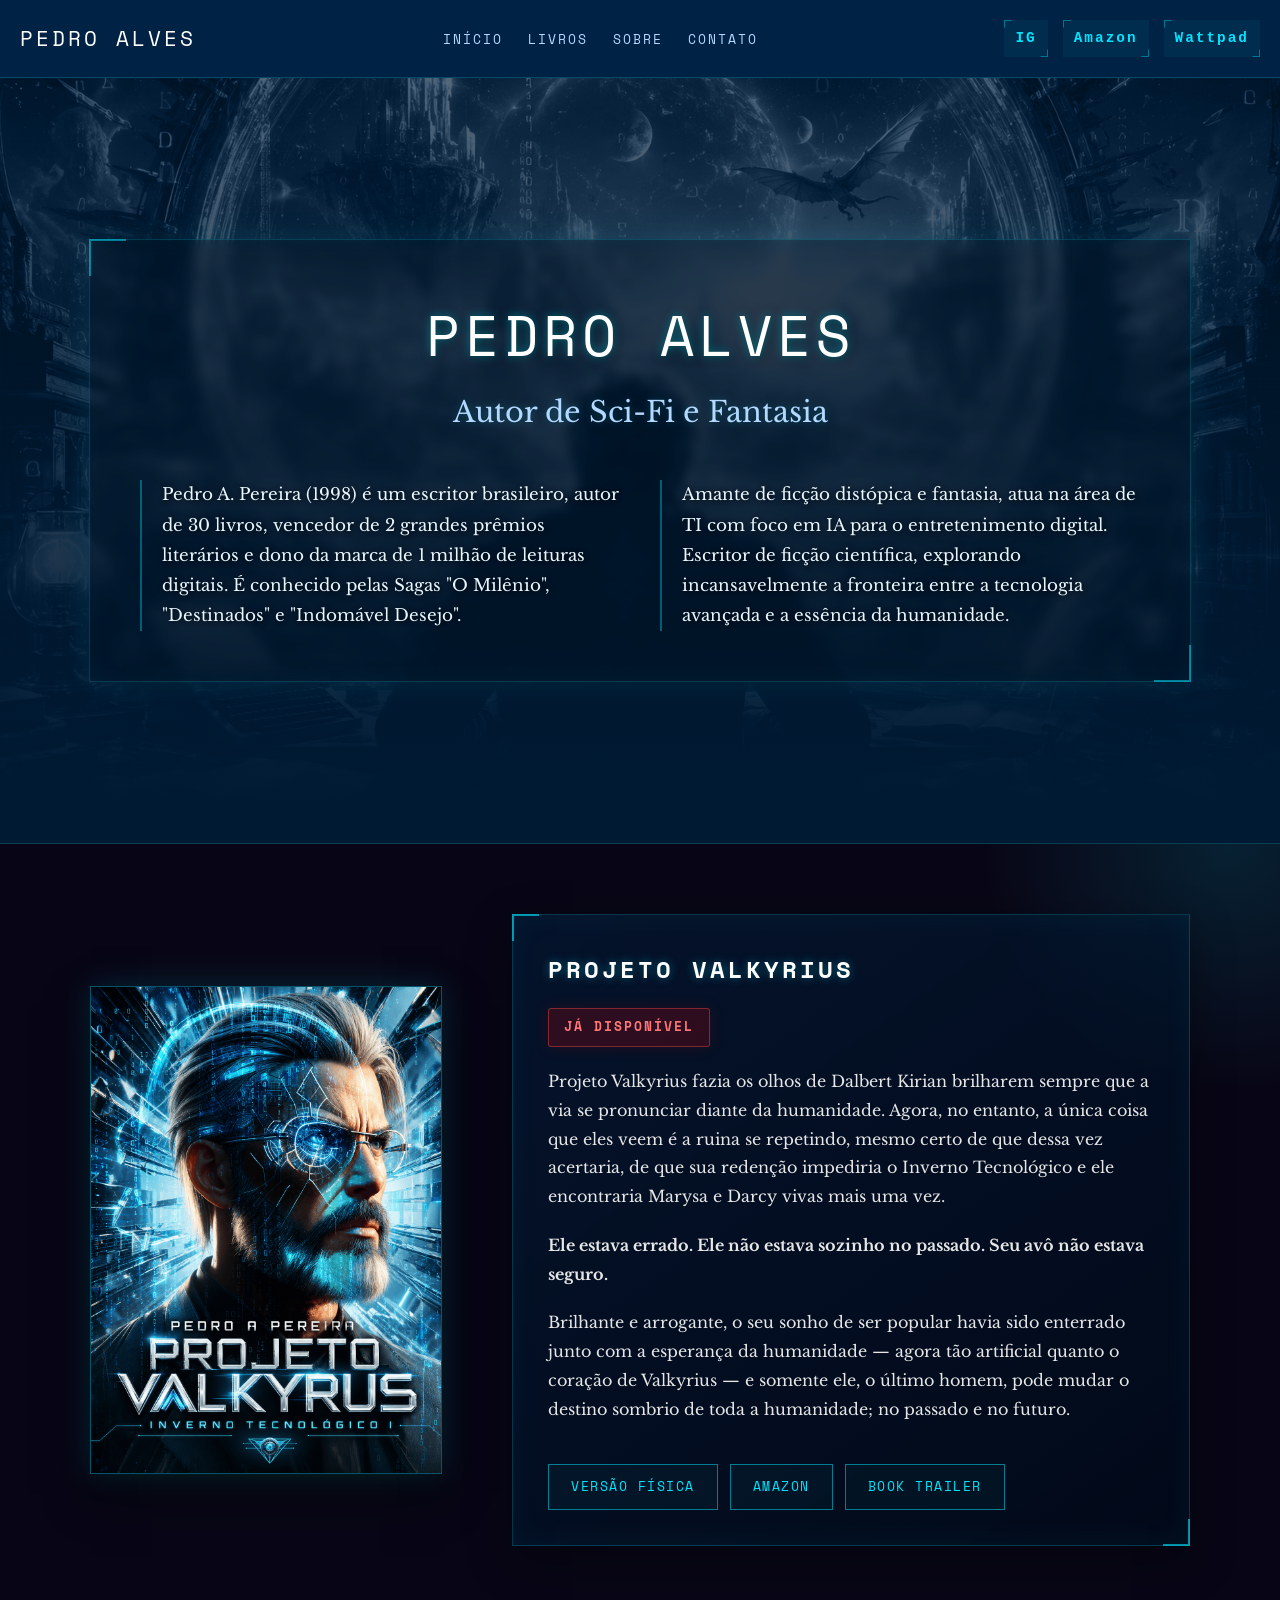
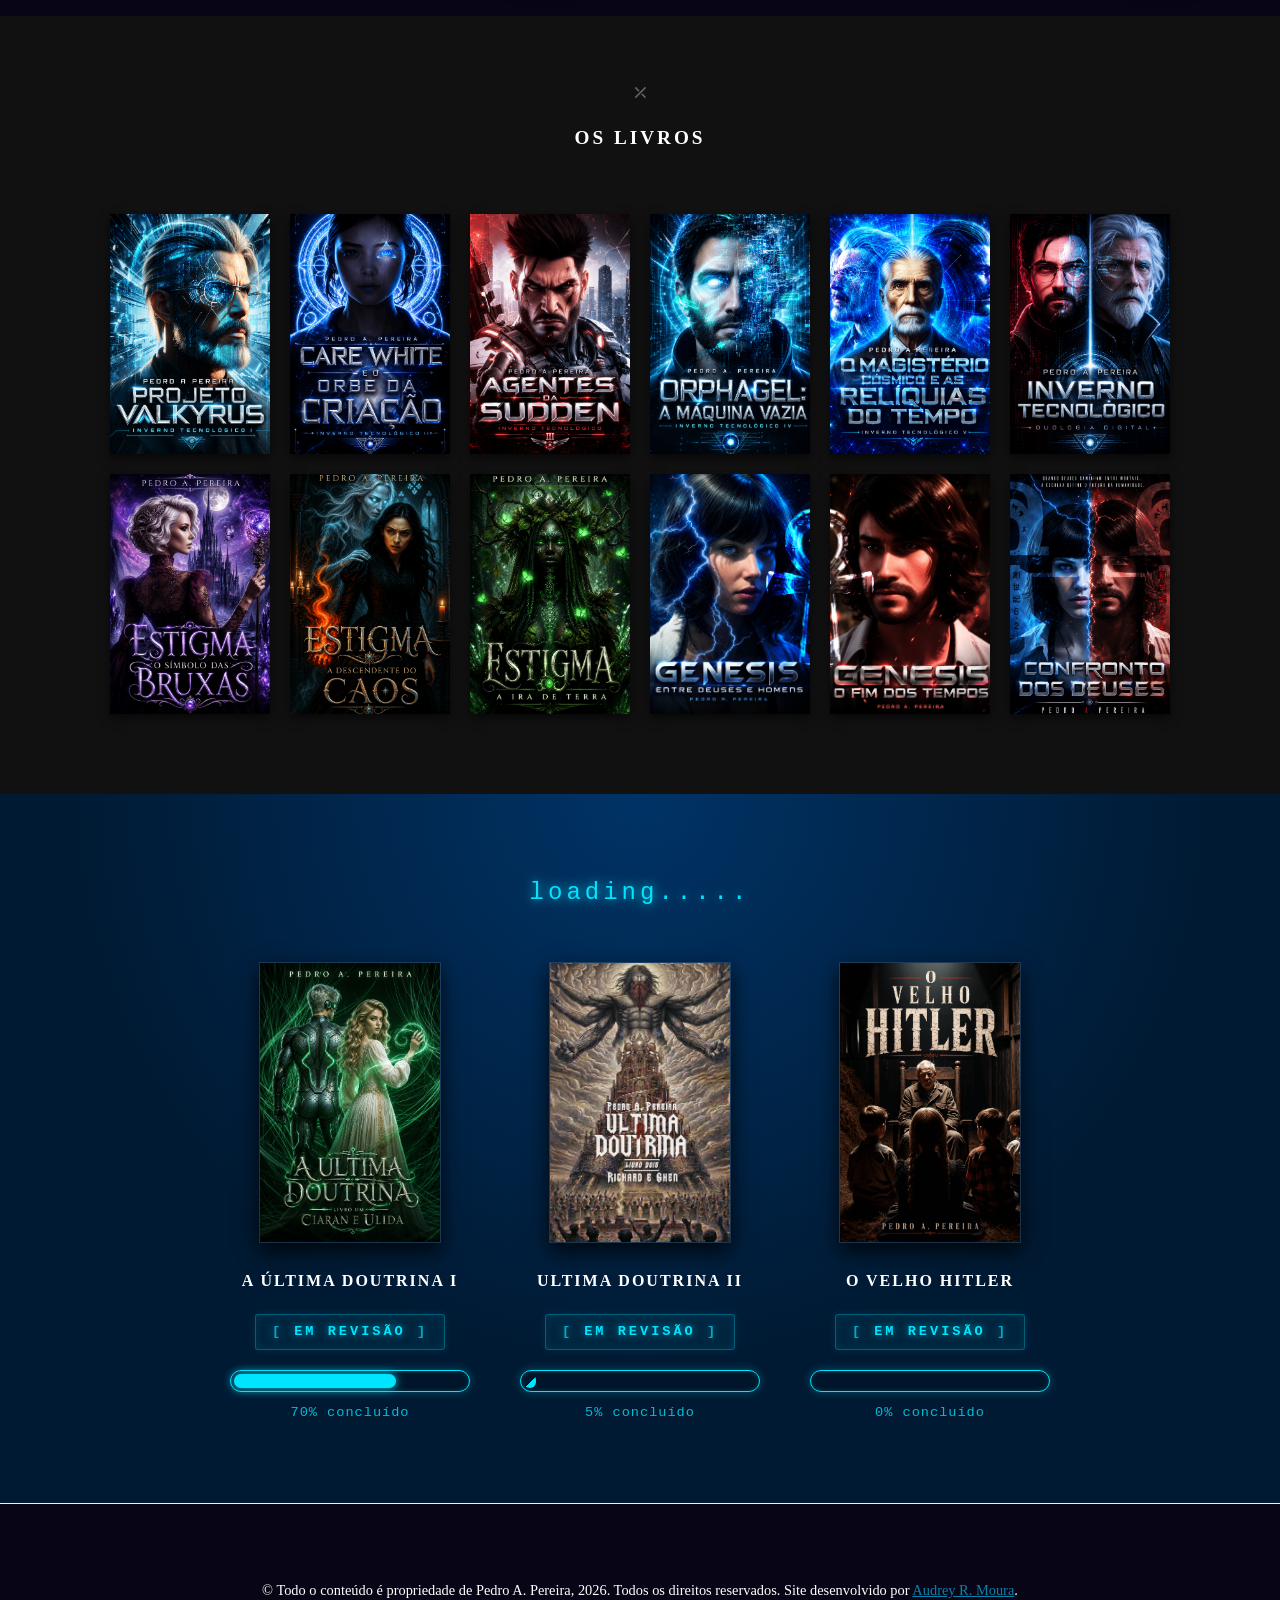
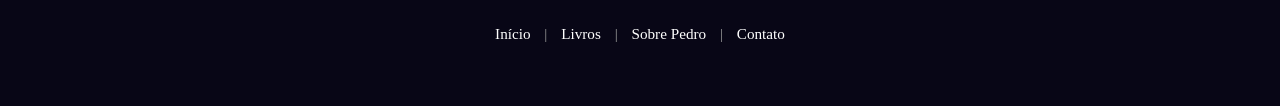
==== commit 2e7b5cc2: "Add files via upload" ====
--- a/index.html
+++ b/index.html
@@ -25,7 +25,7 @@
            <div class="social-hud">
                <a href="https://www.instagram.com/p.alves1998" class="social-link" title="Instagram">IG</a>
                <a href="https://www.amazon.com.br/stores/Pedro-Alves/author/B08WKQ65VJ" class="social-link" title="Amazon">Amazon</a>
-               <a href="https://www.facebook.com/literagenesis" class="social-link" title="Facebook">Facebook</a>
+               <a href="https://www.wattpad.com/user/euoficticiopedro" class="social-link" title="Wattpad">Wattpad</a>
            </div>
         </div>
     </header>
--- a/style.css
+++ b/style.css
@@ -1415,7 +1415,7 @@
 }
 
 /* =========================================
-   PÁGINA: CONTATO (SCI-FI / TERMINAL)
+   PÁGINA: CONTATO 
    ========================================= */
 
 .contact-hero {
@@ -1449,6 +1449,61 @@
     width: 100%;
 }
 
+.contact-links{
+    width:100%;
+    max-width:520px;
+}
+
+.links-panel{
+    display:flex;
+    flex-direction:column;
+    gap:18px;
+    padding:30px;
+    border:1px solid rgba(0,255,255,.15);
+    background:rgba(10,15,25,.75);
+    backdrop-filter:blur(10px);
+}
+
+.social-card{
+    display:block;
+    padding:20px;
+    border:1px solid rgba(0,255,255,.15);
+    text-decoration:none;
+    transition:.3s;
+    background:rgba(255,255,255,.02);
+}
+
+.social-card:hover{
+    border-color:#00ffff;
+    transform:translateX(8px);
+    box-shadow:0 0 20px rgba(0,255,255,.15);
+}
+
+.social-title{
+    display:block;
+    color:#00ffff;
+    font-weight:700;
+    letter-spacing:2px;
+    margin-bottom:8px;
+    font-size:.95rem;
+}
+
+.social-desc{
+    display:block;
+    color:#c9d2da;
+    line-height:1.6;
+    font-size:.9rem;
+}
+
+.channel-data{
+    color:#00ffff;
+    text-decoration:none;
+}
+
+.channel-data:hover{
+    text-decoration:underline;
+}
+
 /* --- COLUNA ESQUERDA: INFORMAÇÕES --- */
 .contact-info {
     flex: 1;
@@ -1494,24 +1549,6 @@
     color: #00e5ff;
     text-shadow: 0 0 5px rgba(0, 229, 255, 0.3);
 }
-
-/* --- COLUNA DIREITA: FORMULÁRIO TERMINAL --- */
-.contact-form-wrapper {
-    flex: 1;
-    background: rgba(0, 15, 30, 0.8);
-    border: 1px solid rgba(0, 229, 255, 0.2);
-    box-shadow: 0 0 30px rgba(0, 229, 255, 0.05), inset 0 0 20px rgba(0, 229, 255, 0.05);
-    padding: 40px;
-    position: relative;
-}
-
-/* Enfeites dos cantos do formulário */
-.contact-form-wrapper::before,
-.contact-form-wrapper::after {
-    content: ''; position: absolute; width: 20px; height: 20px; border: 2px solid #00e5ff; pointer-events: none; opacity: 0.5;
-}
-.contact-form-wrapper::before { top: -1px; left: -1px; border-right: none; border-bottom: none; }
-.contact-form-wrapper::after { bottom: -1px; right: -1px; border-left: none; border-top: none; }
 
 .form-hud-header {
     display: flex;
@@ -1541,88 +1578,8 @@
     50% { opacity: 0.2; }
 }
 
-.tech-form {
-    display: flex;
-    flex-direction: column;
-    gap: 25px;
-}
-
-.input-group {
-    display: flex;
-    flex-direction: column;
-    gap: 8px;
-}
-
-.input-group label {
-    font-family: 'Space Mono', monospace;
-    font-size: 0.85rem;
-    color: #b3d9ff;
-    letter-spacing: 1px;
-}
-
-.tech-form input,
-.tech-form select,
-.tech-form textarea {
-    background: rgba(0, 34, 68, 0.4);
-    border: 1px solid rgba(0, 229, 255, 0.3);
-    padding: 15px;
-    font-family: 'Courier New', Courier, monospace;
-    color: #fff;
-    font-size: 1rem;
-    outline: none;
-    transition: all 0.3s ease;
-}
-
-.tech-form input::placeholder,
-.tech-form textarea::placeholder {
-    color: rgba(0, 229, 255, 0.4);
-}
-
-/* Foco nos inputs: brilha em neon */
-.tech-form input:focus,
-.tech-form select:focus,
-.tech-form textarea:focus {
-    border-color: #00e5ff;
-    background: rgba(0, 229, 255, 0.05);
-    box-shadow: 0 0 10px rgba(0, 229, 255, 0.2), inset 0 0 5px rgba(0, 229, 255, 0.1);
-}
-
-/* Customização da setinha do Select */
-.tech-form select {
-    appearance: none;
-    cursor: pointer;
-    background-image: url('data:image/svg+xml;utf8,<svg fill="%2300e5ff" height="24" viewBox="0 0 24 24" width="24" xmlns="http://www.w3.org/2000/svg"><path d="M7 10l5 5 5-5z"/><path d="M0 0h24v24H0z" fill="none"/></svg>');
-    background-repeat: no-repeat;
-    background-position-x: 98%;
-    background-position-y: 50%;
-}
-
-.tech-form select option {
-    background-color: #001a33;
-    color: #00e5ff;
-}
-
-/* Botão de Envio */
-.btn-transmit {
-    background: rgba(0, 229, 255, 0.1);
-    color: #00e5ff;
-    border: 1px solid #00e5ff;
-    padding: 18px;
-    font-family: 'Space Mono', monospace;
-    font-size: 1rem;
-    font-weight: bold;
-    letter-spacing: 2px;
-    cursor: pointer;
-    transition: all 0.3s ease;
-    text-transform: uppercase;
-    margin-top: 10px;
-}
-
-.btn-transmit:hover {
-    background: #00e5ff;
-    color: #001a33;
-    box-shadow: 0 0 20px rgba(0, 229, 255, 0.6);
-}
+
+
 
 
 /* =========================================
